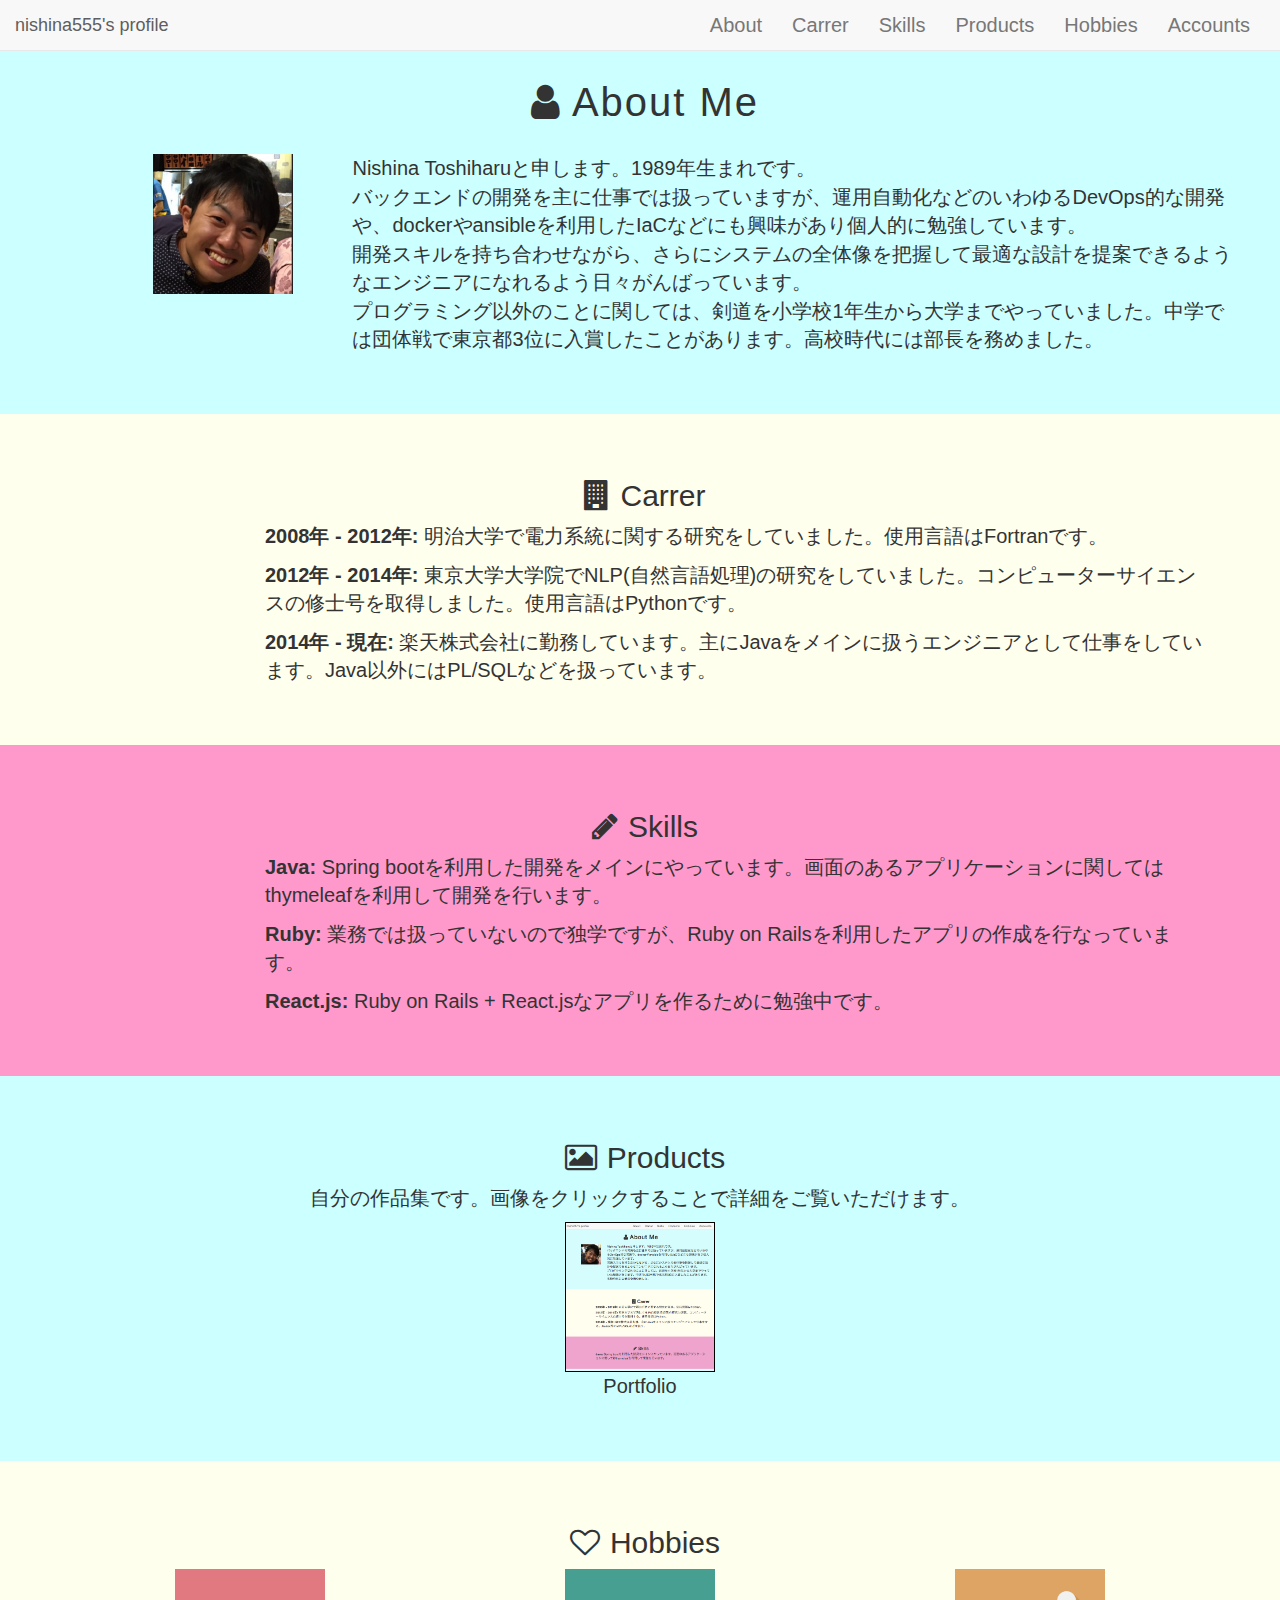
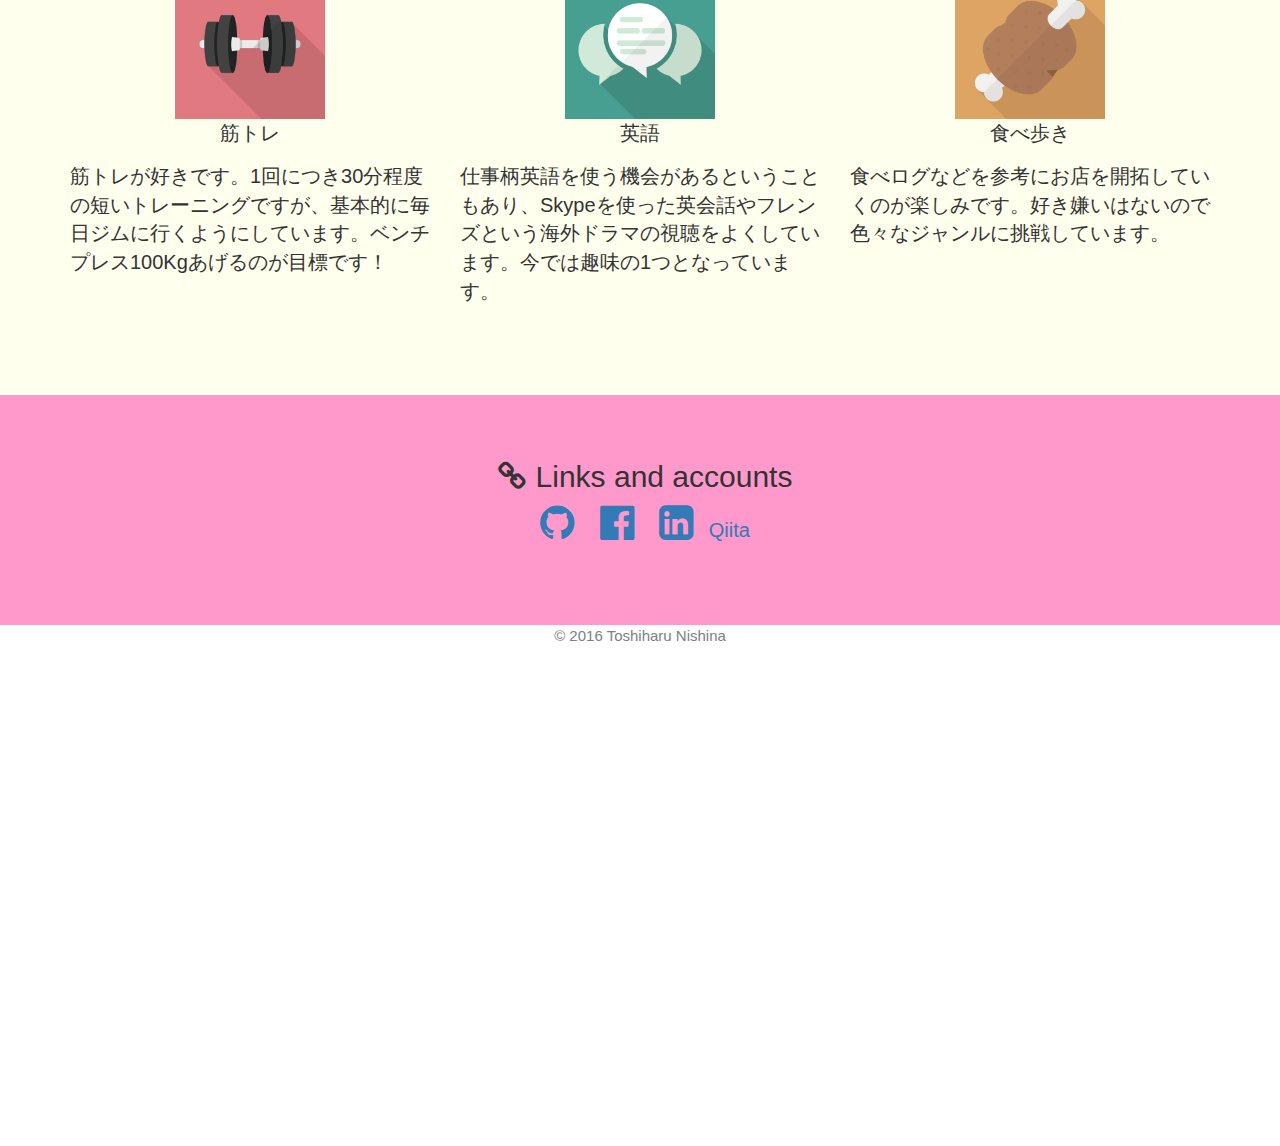
==== index.html @ 9a63ba9c "update skills and accounts" ====
<!DOCTYPE html>
<html>

<head>
  <meta charset="UTF-8" />
  <title>nishina555's profile</title>
  <link rel="stylesheet" href="https://maxcdn.bootstrapcdn.com/bootstrap/3.3.6/css/bootstrap.min.css" />
  <link rel="stylesheet" href="https://maxcdn.bootstrapcdn.com/font-awesome/4.6.1/css/font-awesome.min.css">
  <link rel="stylesheet" href="./css/style.css" />
  <script src="https://ajax.googleapis.com/ajax/libs/jquery/2.1.4/jquery.min.js"></script>
  <!-- <script type="text/javascript" src="js/jquery.SmoothScroll.js"></script> -->
  <script type="text/javascript" src="js/my.js"></script>
</head>

<body>
  <nav class="navbar navbar-default navbar-fixed-top" role="navigation">
    <div class="container-fluid">
      <div class="navbar-header">
        <button type="button" class="navbar-toggle collapsed" data-toggle="collapse" data-target=".navbar-collapse">
          <span class="sr-only">Toggle navigation</span>
          <span class="icon-bar"></span>
          <span class="icon-bar"></span>
          <span class="icon-bar"></span>
        </button>
        <a class="navbar-brand" href="#">nishina555's profile</a>
      </div>
      <div class="collapse navbar-collapse">
        <ul class="nav navbar-nav pull-right">
          <li><a href="#aboutme">About</a></li>
          <li><a href="#carrer">Carrer</a></li>
          <li><a href="#skills">Skills</a></li>
          <li><a href="#products">Products</a></li>
          <!-- <li><a href="#talks">Talks</a></li> -->
          <li><a href="#hobbies">Hobbies</a></li>
          <!-- <li><a href="#books">Books</a></li> -->
          <li><a href="#accounts">Accounts</a></li>
        </ul>
      </div>
      <!-- /.navbar-collapse -->
    </div>
  </nav>
  <section id="aboutme">
    <h2 class="heading"><i class="fa fa-user" aria-hidden="true"></i>About Me</h2>
    <div class="row">
      <div class="col col-md-offset-1 col-md-2">
        <img class="profile" src="./imgs/profile.png">
      </div>
      <div class="col col-md-9">
        <p id="aboutme-text">Nishina Toshiharuと申します。1989年生まれです。
          <br>バックエンドの開発を主に仕事では扱っていますが、運用自動化などのいわゆるDevOps的な開発や、dockerやansibleを利用したIaCなどにも興味があり個人的に勉強しています。
          <br>開発スキルを持ち合わせながら、さらにシステムの全体像を把握して最適な設計を提案できるようなエンジニアになれるよう日々がんばっています。
          <br>プログラミング以外のことに関しては、剣道を小学校1年生から大学までやっていました。中学では団体戦で東京都3位に入賞したことがあります。高校時代には部長を務めました。
      </div>
    </div>
  </section>
  <section id="carrer">
    <h2><i class="fa fa-building" aria-hidden="true"></i>Carrer</h2>
    <div class="container">
      <div class="row">
        <div class="col-md-10 col-md-offset-2 carrer-text">
          <p><strong>2008年 - 2012年:</strong> 明治大学で電力系統に関する研究をしていました。使用言語はFortranです。</p>
          <p><strong>2012年 - 2014年:</strong> 東京大学大学院でNLP(自然言語処理)の研究をしていました。コンピューターサイエンスの修士号を取得しました。使用言語はPythonです。</p>
          <p><strong>2014年 - 現在:</strong> 楽天株式会社に勤務しています。主にJavaをメインに扱うエンジニアとして仕事をしています。Java以外にはPL/SQLなどを扱っています。</p>
        </div>
      </div>
    </div>
  </section>
  <section id="skills">
    <h2><i class="fa fa-pencil" aria-hidden="true"></i>Skills</h2>
    <div class="container">
      <div class="row">
        <div class="col-md-10 col-md-offset-2 carrer-text">
          <p><strong>Java: </strong>Spring bootを利用した開発をメインにやっています。画面のあるアプリケーションに関してはthymeleafを利用して開発を行います。</p>
          <p><strong>Ruby: </strong>業務では扱っていないので独学ですが、Ruby on Railsを利用したアプリの作成を行なっています。</p>
          <p><strong>React.js: </strong>Ruby on Rails + React.jsなアプリを作るために勉強中です。</p>
        </div>
      </div>
    </div>
  </section>
  <section id="products">
    <h2><i class="fa fa-picture-o" aria-hidden="true"></i>Products</h2>
    <p>自分の作品集です。画像をクリックすることで詳細をご覧いただけます。</p>
    <div class="container">
      <div class="row">
        <div class="col col-md-offset-4 col-md-4 col-xs-12">
          <img class="product-icon" id="portfolio" src="./imgs/portfolio.png" width="150" height="150"><p>Portfolio</p>
        </div>
      </div>
    </div>
  </section>
  <section id="portfolio-detail">
    <h2>Portfolioの詳細</h2>
      <div class="product-box col col-md-offset-1">
        <p><strong>URL:</strong> <a href="https://nishina555.github.io/" target="_blank">https://nishina555.github.io/</a></p>
        <p><strong>コード:</strong> <a href="https://github.com/nishina555/nishina555.github.io" target="_blank">https://github.com/nishina555/nishina555.github.io</a></p>
        <p><strong>説明:</strong> 自分のポートフォリオです。レスポンシブデザインで作成されています。</p>
        <p><strong>使用した技術など:</strong> HTML5, CSS3, jQueryを主に利用しています。サイトの雛形はBootstrapのグリッドシステムを利用して作成しました。</p>
      </div>
  </section>
  <!-- <section id="talks">
    <h2><i class="fa fa-commenting-o" aria-hidden="true"></i>Talks</h2>
    <p></p>
  </section> -->
  <section id="hobbies">
    <h2><i class="fa fa-heart-o" aria-hidden="true"></i>Hobbies</h2>
    <div class="container">
      <div class="row hobbies-wrapper">
        <div class="col col-md-4 col-xs-12 hobbies-box">
          <img class="hobby-icon" src="./imgs/muscle.png" width="150" height="150">
          <p>筋トレ</p>
          <p class="hobby-text">筋トレが好きです。1回につき30分程度の短いトレーニングですが、基本的に毎日ジムに行くようにしています。ベンチプレス100Kgあげるのが目標です！</p>
        </div>
        <div class="col col-md-4 col-xs-12 hobbies-box">
          <img class="hobby-icon" src="./imgs/conversation.png" width="150" height="150">
          <p>英語</p>
          <p class="hobby-text">仕事柄英語を使う機会があるということもあり、Skypeを使った英会話やフレンズという海外ドラマの視聴をよくしています。今では趣味の1つとなっています。</p>
        </div>
        <div class="col col-md-4 col-xs-12 hobbies-box">
          <img class="hobby-icon" src="./imgs/food.png" width="150" height="150">
          <p>食べ歩き</p>
          <p class="hobby-text">食べログなどを参考にお店を開拓していくのが楽しみです。好き嫌いはないので色々なジャンルに挑戦しています。</p>
        </div>
      </div>
    </div><!-- /.container -->
  </section>
  <!-- <section id="books">
    <h2><i class="fa fa-book" aria-hidden="true"></i>Favorite books</h2>
    <p>はじめてのSpring Boot</p>
  </section> -->
  <section id="accounts">
    <h2><i class="fa fa-link" aria-hidden="true"></i>Links and accounts</h2>
    <a href="https://github.com/nishina555" target="_blank">
      <i class="fa fa-github fa-2x" aria-hidden="true"></i>
    </a>
    <a href="https://www.facebook.com/toshiharu.nishina" target="_blank">
      <i class="fa fa-facebook-official fa-2x" aria-hidden="true"></i>
    </a>
    <a href="https://www.linkedin.com/in/toshiharu-nishina" target="_blank">
      <i class="fa fa-linkedin-square fa-2x" aria-hidden="true"></i>
    </a>
    <a href="http://qiita.com/nishina555" target="_blank">
      Qiita
    </a>
  </section>
  <footer>© 2016 Toshiharu Nishina
    <footer>
      <script src="https://maxcdn.bootstrapcdn.com/bootstrap/3.3.6/css/bootstrap.min.css"></script>
      <script src="https://maxcdn.bootstrapcdn.com/bootstrap/3.3.6/js/bootstrap.min.js"></script>
</body>

</html>
---- css/style.css ----
body {
  font-size: 2.0rem;
  text-align: center;
  font-family: -apple-system, 'Helvetica Neue', 'Hiragino Kaku Gothic ProN', '游ゴシック Medium', 'メイリオ', meiryo, sans-serif;
  padding-top: 50px;
}
i {
  padding: 0 10px;
}

footer {
  font-size: 1.5rem;
  color: Gray;
  padding-bottom: 250px;
}

.heading {
  position: relative;
  display: inline-block;
  margin: 30px 0 15px;
  padding-bottom: 15px;
  letter-spacing: 2px;
  font-size: 4rem;
}

.carrer-text {
  text-align: left;
  /*background-color: blue;*/
}

.product-icon {
  border: 1px black solid;

}

.product-icon:hover {
  opacity: 0.5;
  cursor : pointer;
}


.product-box {
  /*text-decoration: underline;*/
  text-align: left;
}

.product-box > p{
  border-bottom: solid #ccc 1px;
  padding: 16px 8px;

}

.hobbies-wrapper {
  /*table-layout:fixed;*/
  display: flex;
  flex-wrap: wrap;
  /*margin:50px auto 0;*/
}

.hobby-text {
  /*background-color: red;*/
  padding: 5px 0 30px;
  text-align: left;
  /*padding-bottom:30px;*/
}

#aboutme {
  background-color: #CCFFFF;
  margin-top: -30px;
  padding: 30px 30px 80px;
  /*padding-topとmargin-topで相殺すれば、navがtopに固定されてても頭出しがうまくいく。
  今回は30pxで相殺している*/
}

#aboutme-text{
  /*background-color: #FF0000;*/
  position: relative;
  text-align: left;
  padding: 0 10px;
}

#carrer {
  background-color: #FFFFEE;
  margin-top: -30px;
  padding: 45px 30px 80px;
}
#skills {
  background-color: #FF99CC;
  margin-top: -30px;
  padding: 45px 30px 80px;

}
#products {
  background-color: #CCFFFF;
  margin-top: -30px;
  padding: 45px 30px 80px;
}

#portfolio-detail {
  display: none;
  background-color: #EEEEEE;
  padding: 45px 30px 80px;
}
/*#talks {
  background-color: #FFFFEE;
  margin-top: -30px;
  padding: 45px 30px 80px;
}*/

#hobbies {
  background-color: #FFFFEE;
  margin-top: -30px;
  padding: 45px 30px 80px;

}
/*#books {
  background-color: #CCFFFF;
  margin-top: -30px;
  padding: 45px 30px 80px;
}*/
#accounts {
  background-color: #FF99CC;
  margin-top: -30px;
  padding: 45px 30px 80px;
}
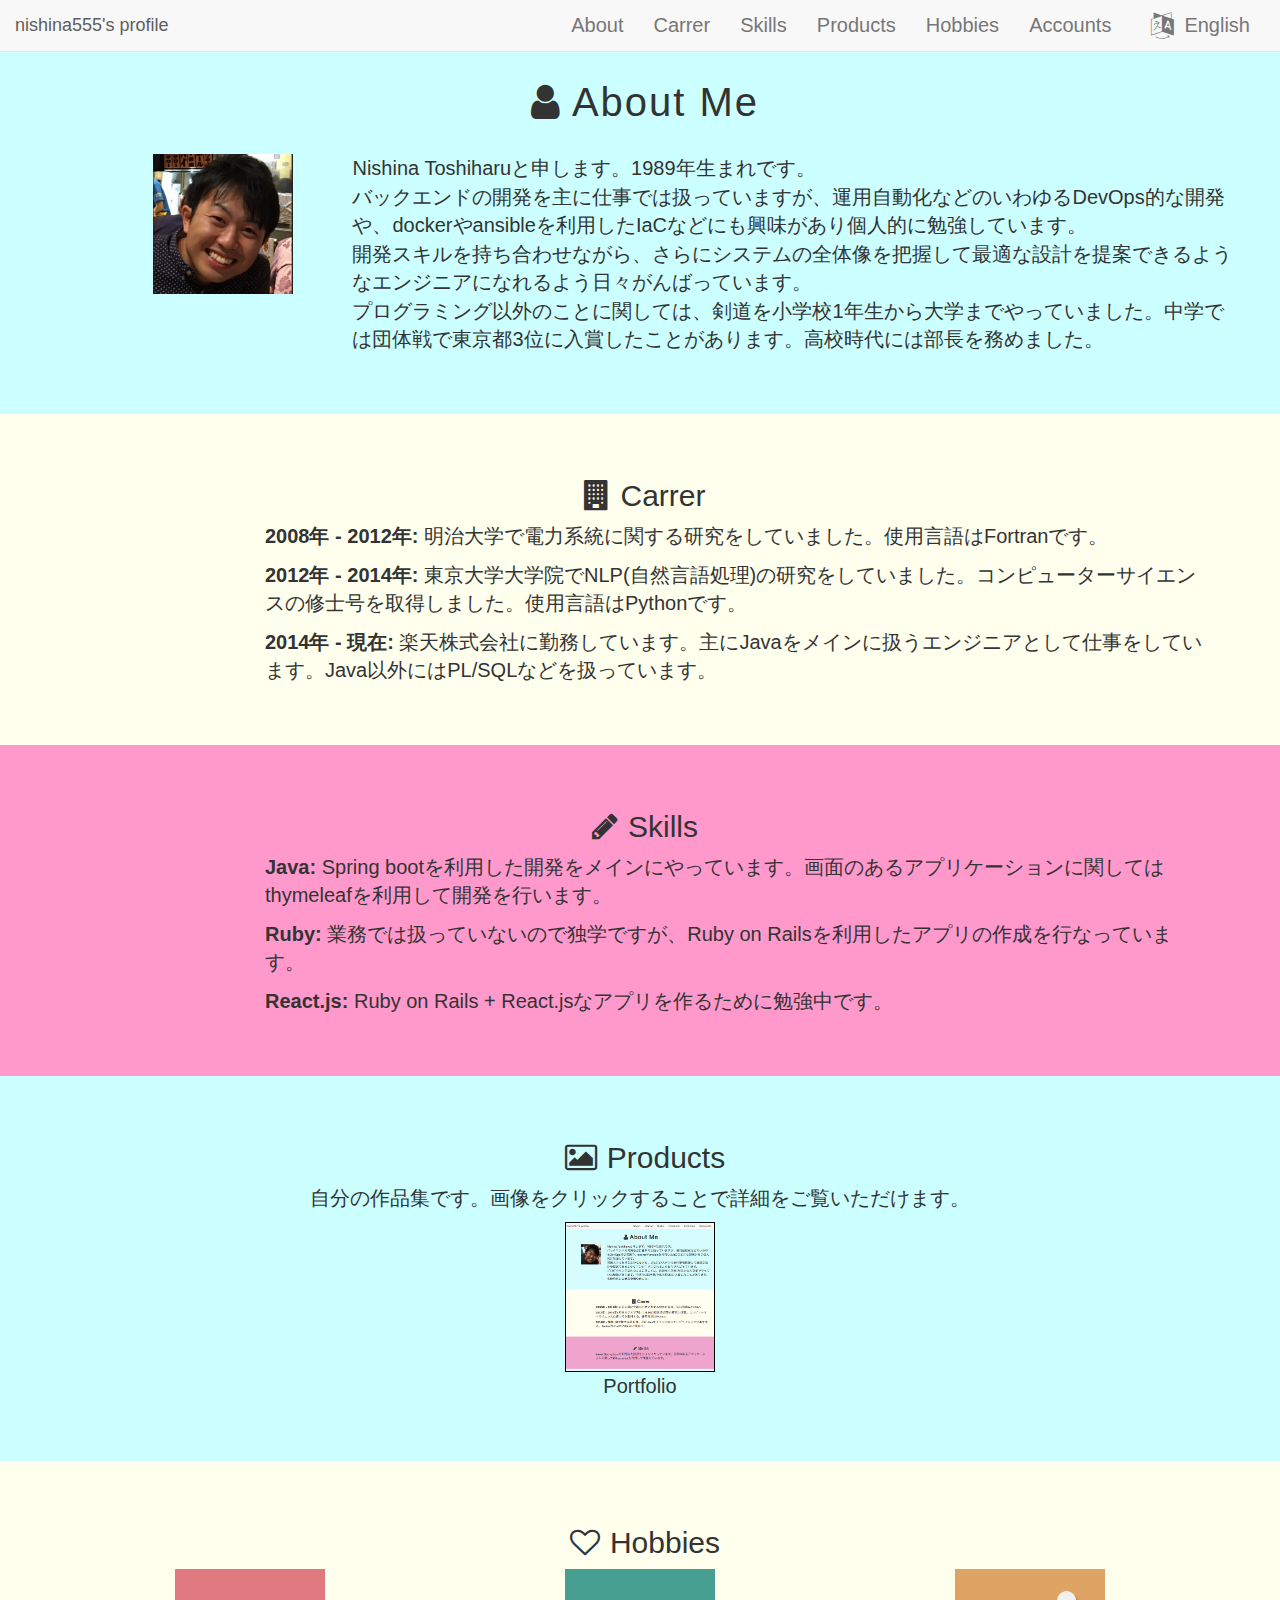
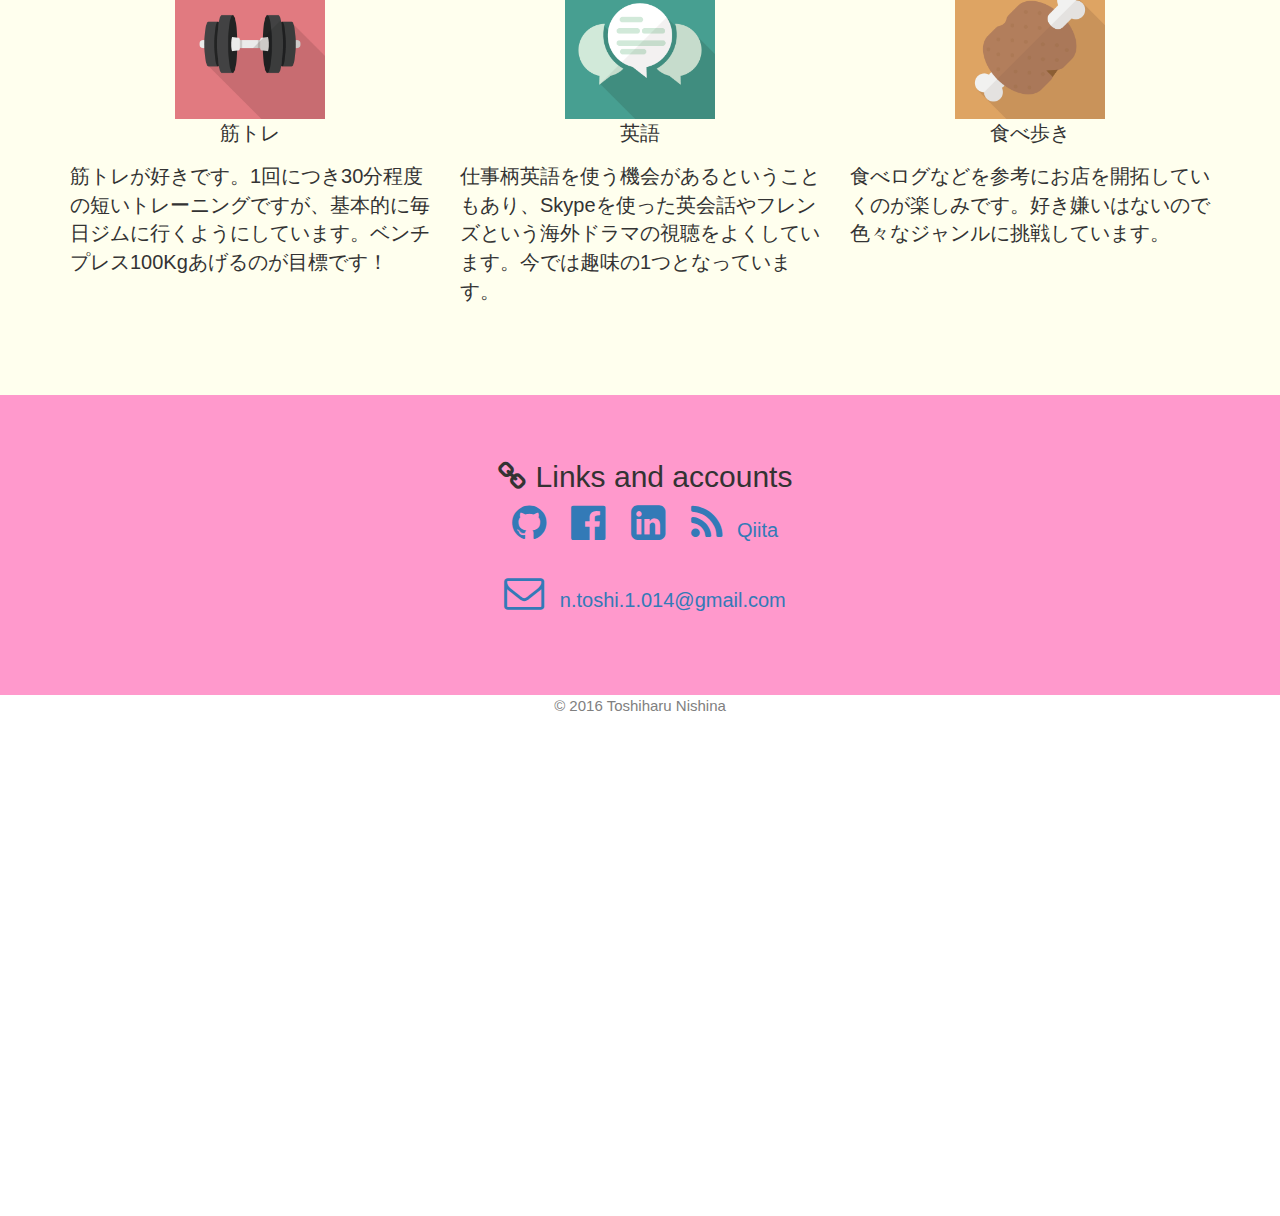
==== commit 25a62285: "update accounts add language transform" ====
--- a/index.html
+++ b/index.html
@@ -34,6 +34,11 @@
           <li><a href="#hobbies">Hobbies</a></li>
           <!-- <li><a href="#books">Books</a></li> -->
           <li><a href="#accounts">Accounts</a></li>
+          <li>
+            <a href="./index_en.html">
+              <i class="fa fa-language fa-lg" aria-hidden="true"></i>English
+            </a>
+          </li>
         </ul>
       </div>
       <!-- /.navbar-collapse -->
@@ -138,9 +143,17 @@
     <a href="https://www.linkedin.com/in/toshiharu-nishina" target="_blank">
       <i class="fa fa-linkedin-square fa-2x" aria-hidden="true"></i>
     </a>
+    <a href="http://nishina555.hatenablog.com/" target="_blank">
+      <i class="fa fa-rss fa-2x" aria-hidden="true"></i>
+    </a>
     <a href="http://qiita.com/nishina555" target="_blank">
       Qiita
     </a>
+    <br><br>
+    <a>
+      <i class="fa fa-envelope-o fa-2x" aria-hidden="true"></i>
+    &#110;&#46;&#116;&#111;&#115;&#104;&#105;&#46;&#49;&#46;&#48;&#49;&#52;&#64;&#103;&#109;&#97;&#105;&#108;&#46;&#99;&#111;&#109;
+  </a>
   </section>
   <footer>© 2016 Toshiharu Nishina
     <footer>
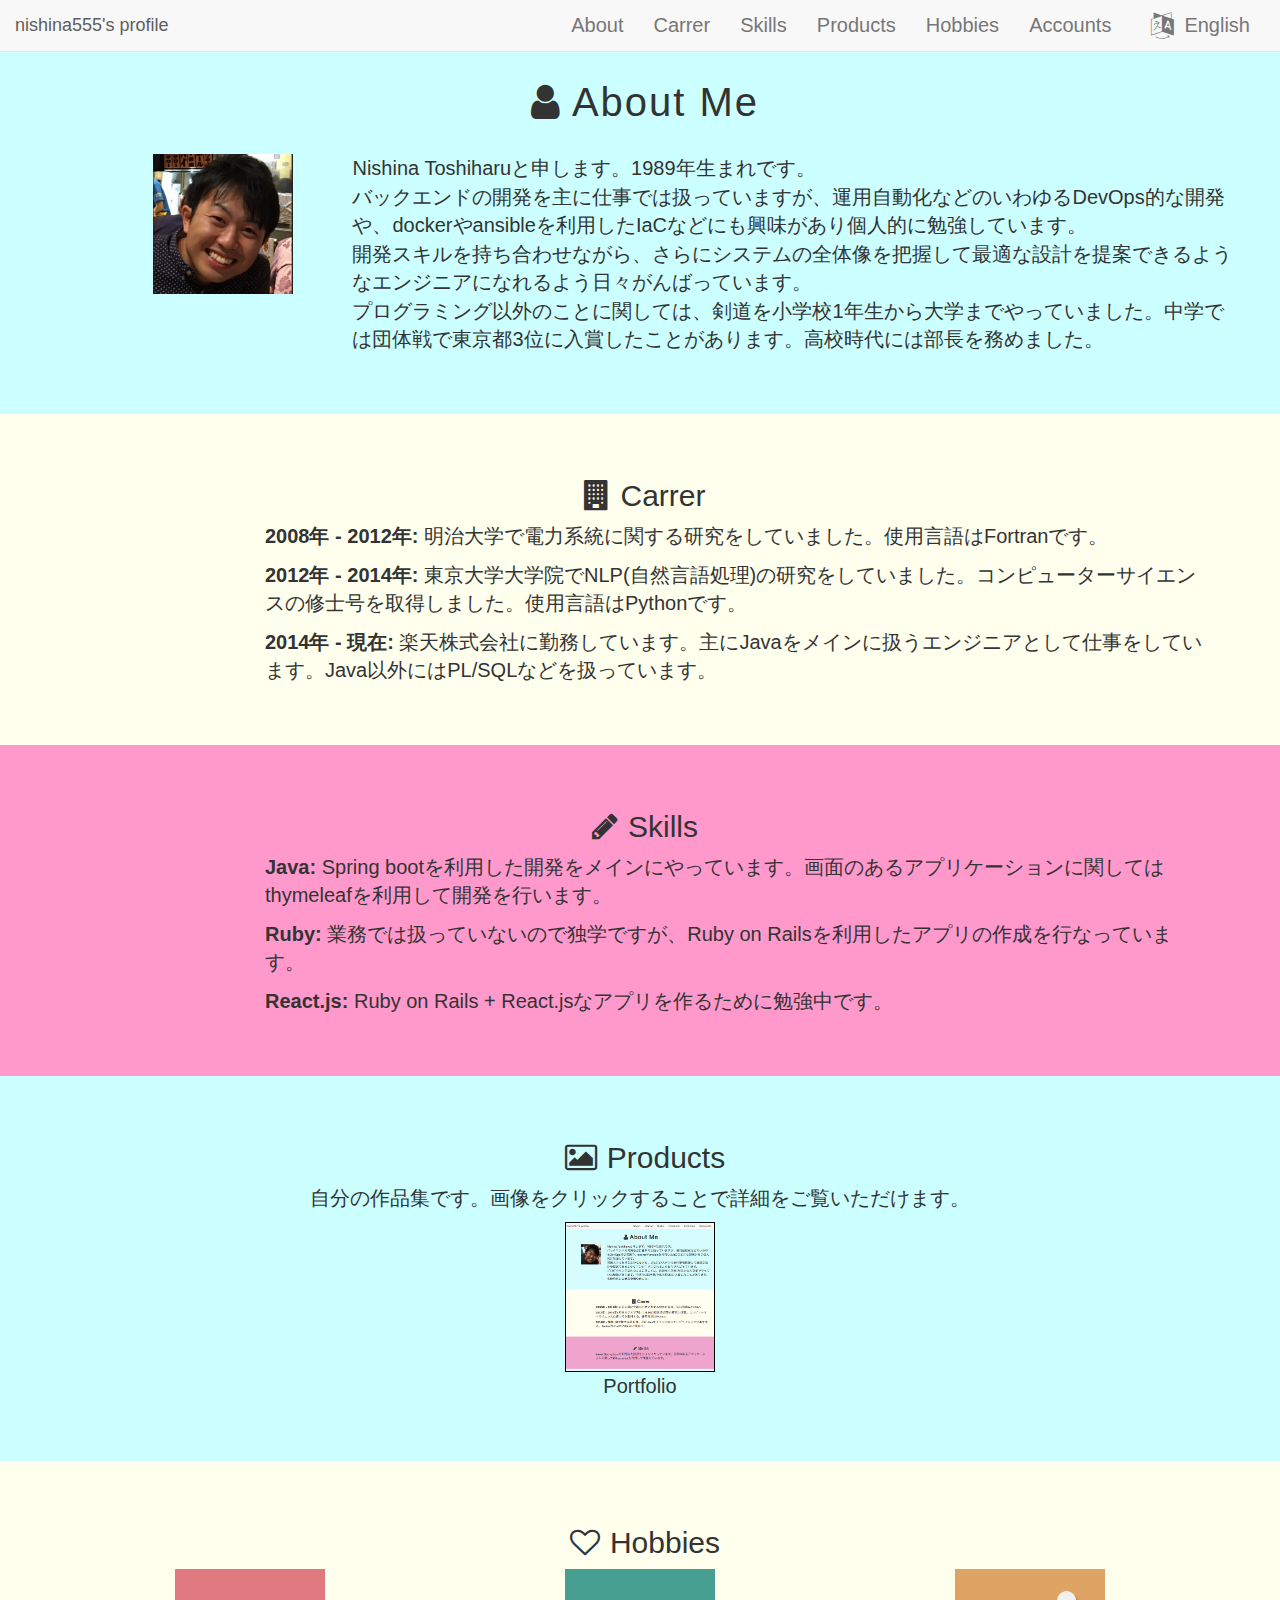
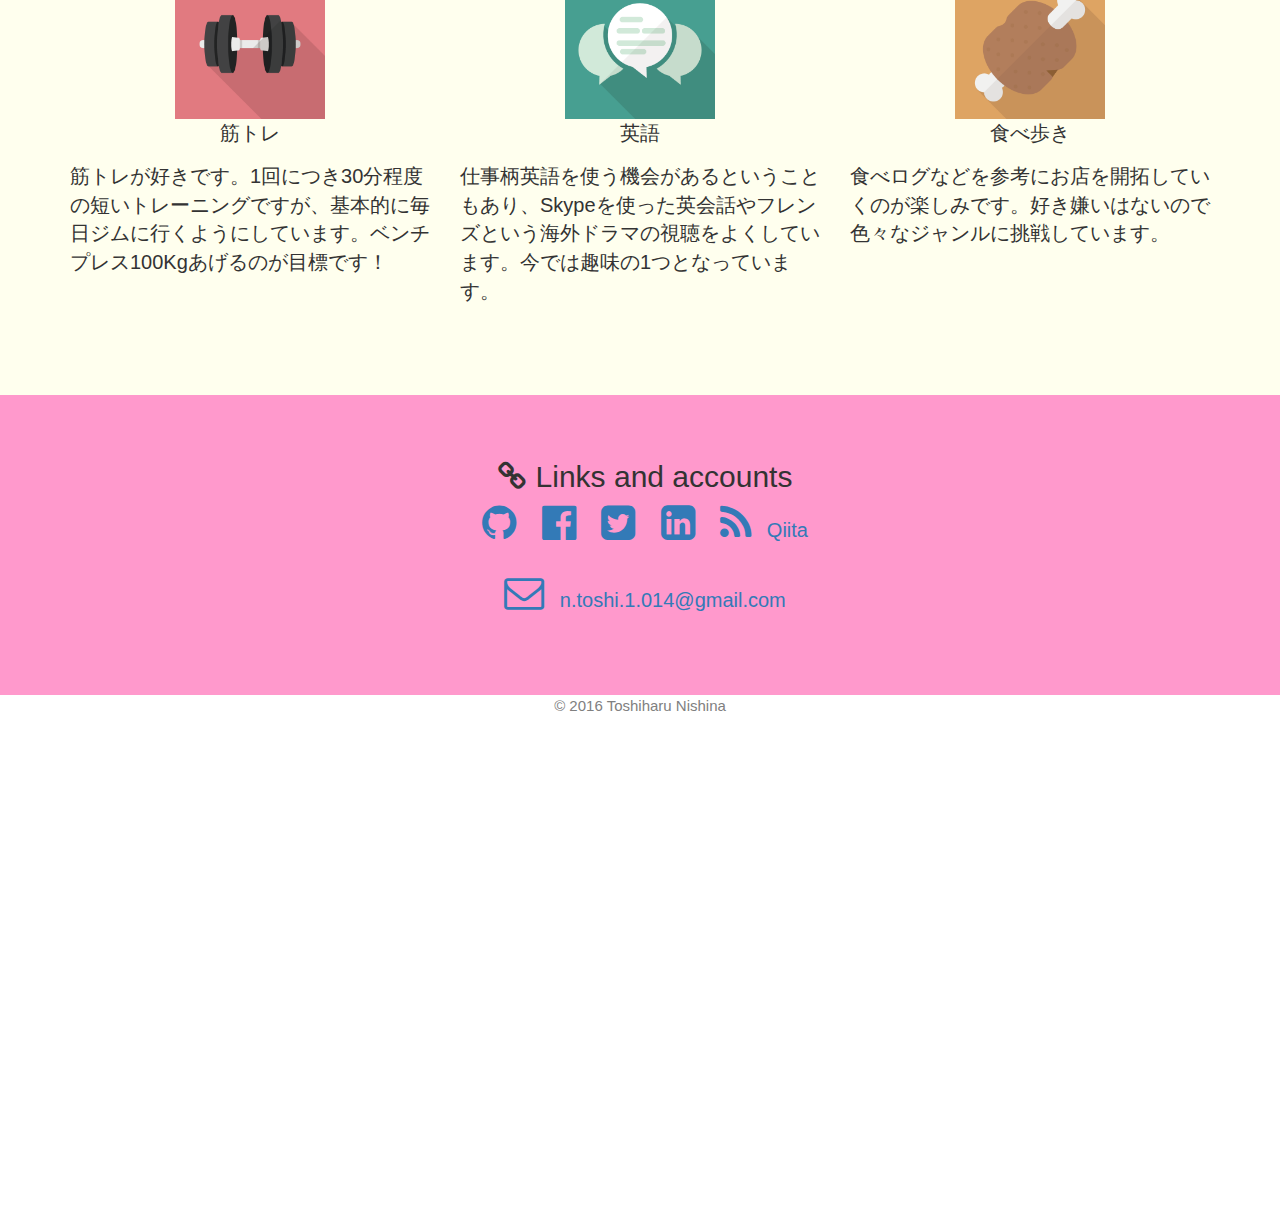
==== commit d174e043: "add English page" ====
--- a/index.html
+++ b/index.html
@@ -140,6 +140,9 @@
     <a href="https://www.facebook.com/toshiharu.nishina" target="_blank">
       <i class="fa fa-facebook-official fa-2x" aria-hidden="true"></i>
     </a>
+    <a href="https://twitter.com/nishina555" target="_blank">
+      <i class="fa fa-twitter-square fa-2x" aria-hidden="true"></i>
+    </a>
     <a href="https://www.linkedin.com/in/toshiharu-nishina" target="_blank">
       <i class="fa fa-linkedin-square fa-2x" aria-hidden="true"></i>
     </a>
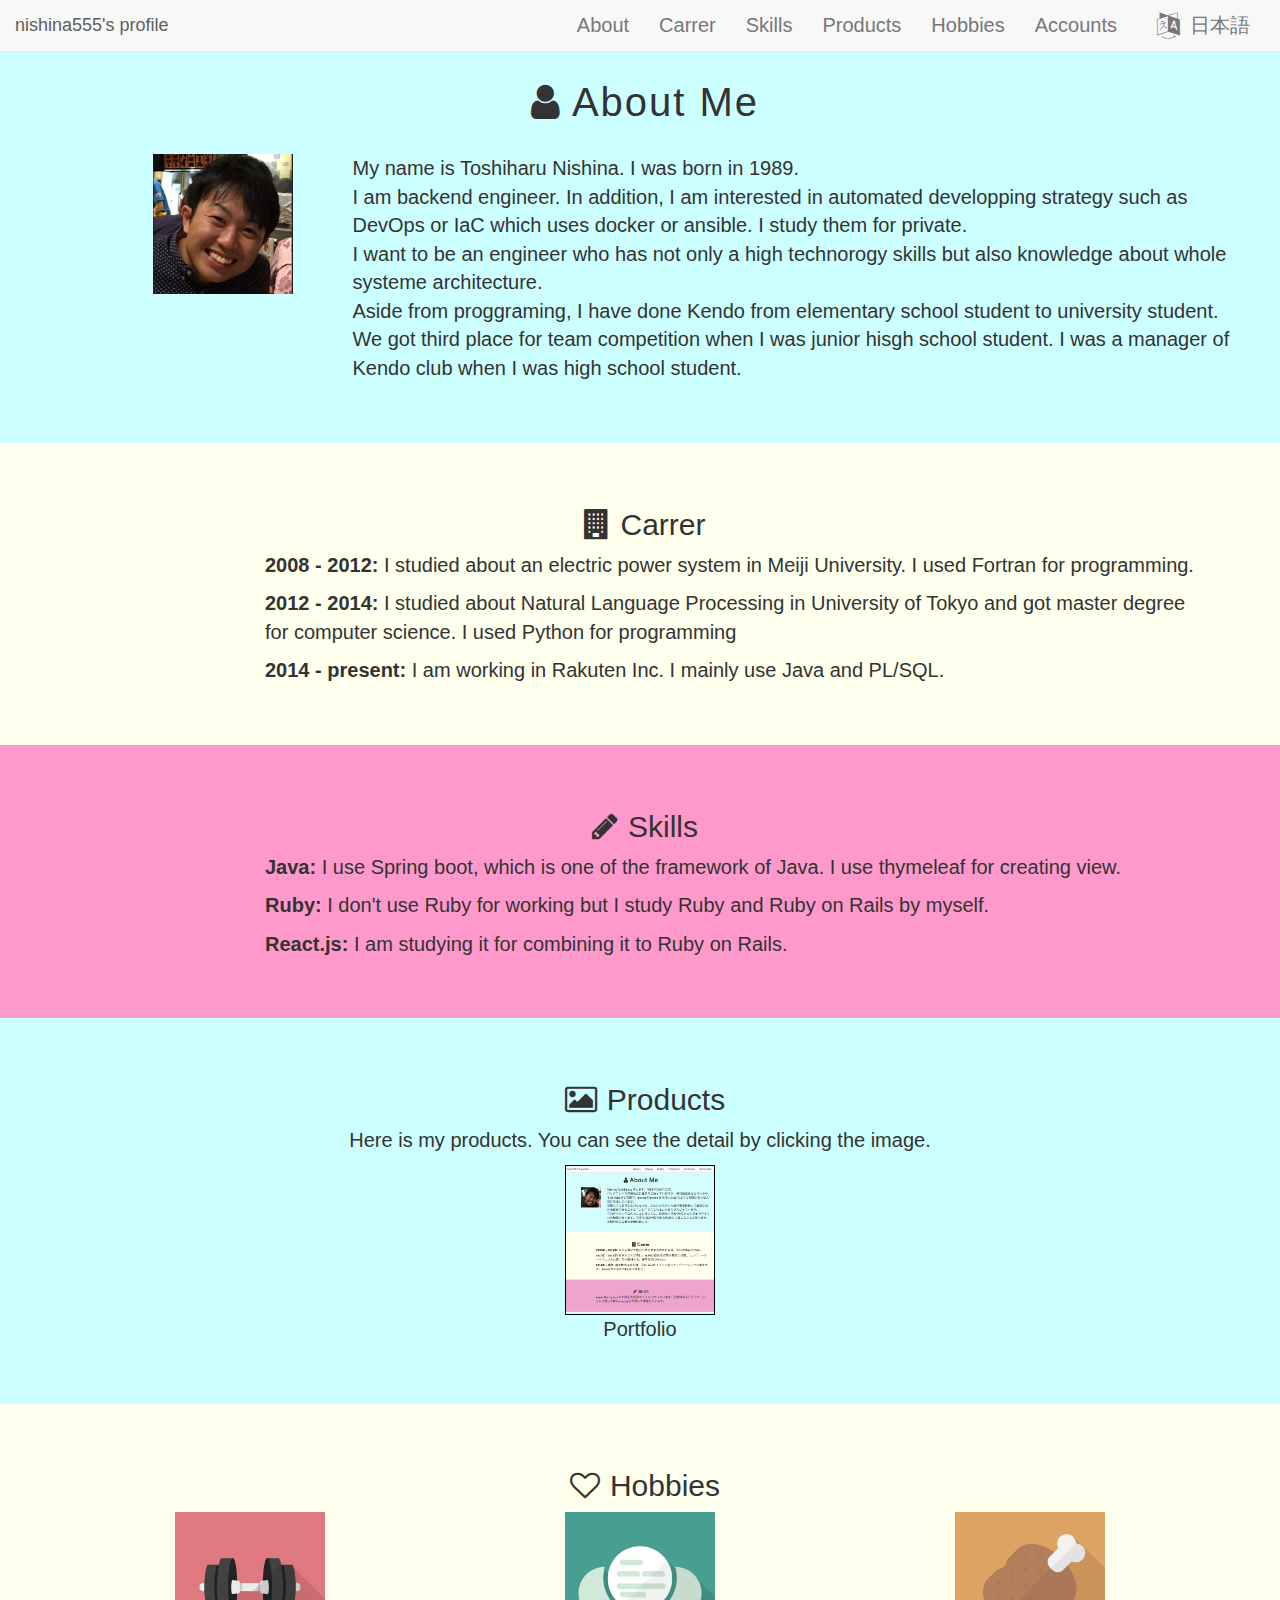
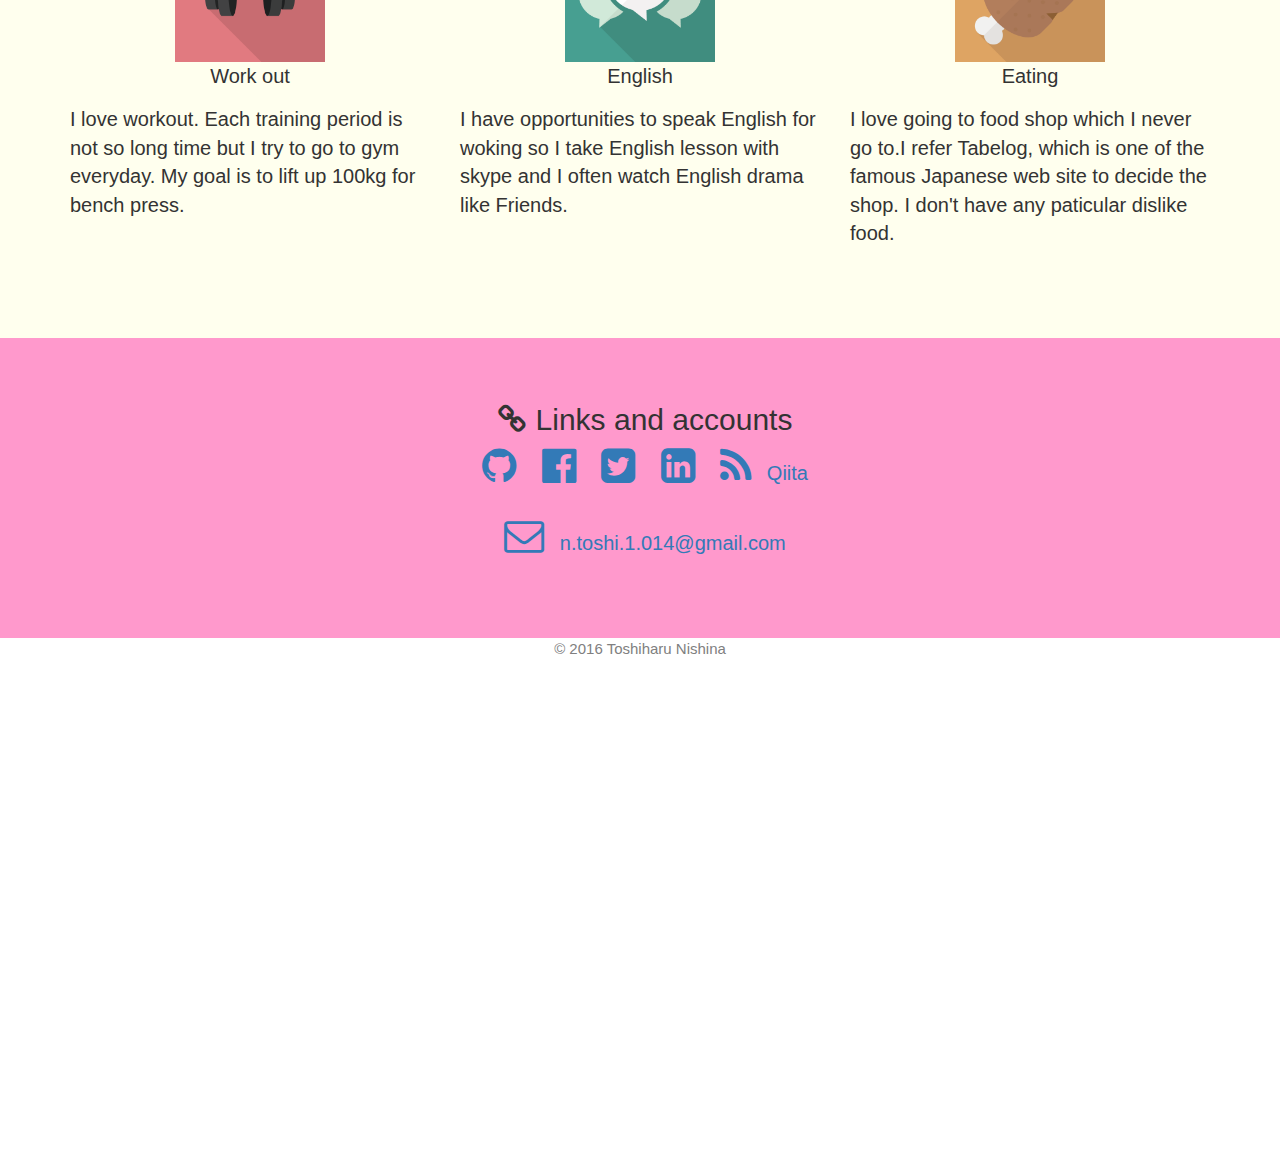
==== commit ff0fca0e: "Update englishnization" ====
--- a/index.html
+++ b/index.html
@@ -35,8 +35,8 @@
           <!-- <li><a href="#books">Books</a></li> -->
           <li><a href="#accounts">Accounts</a></li>
           <li>
-            <a href="./index_en.html">
-              <i class="fa fa-language fa-lg" aria-hidden="true"></i>English
+            <a href="./index_ja.html">
+              <i class="fa fa-language fa-lg" aria-hidden="true"></i>日本語
             </a>
           </li>
         </ul>
@@ -51,10 +51,10 @@
         <img class="profile" src="./imgs/profile.png">
       </div>
       <div class="col col-md-9">
-        <p id="aboutme-text">Nishina Toshiharuと申します。1989年生まれです。
-          <br>バックエンドの開発を主に仕事では扱っていますが、運用自動化などのいわゆるDevOps的な開発や、dockerやansibleを利用したIaCなどにも興味があり個人的に勉強しています。
-          <br>開発スキルを持ち合わせながら、さらにシステムの全体像を把握して最適な設計を提案できるようなエンジニアになれるよう日々がんばっています。
-          <br>プログラミング以外のことに関しては、剣道を小学校1年生から大学までやっていました。中学では団体戦で東京都3位に入賞したことがあります。高校時代には部長を務めました。
+        <p id="aboutme-text">My name is Toshiharu Nishina. I was born in 1989.
+          <br>I am backend engineer. In addition, I am interested in automated developping strategy such as DevOps or IaC which uses docker or ansible. I study them for private.
+          <br>I want to be an engineer who has not only a high technorogy skills but also knowledge about whole systeme architecture.
+          <br>Aside from proggraming, I have done Kendo from elementary school student to university student. We got third place for team competition when I was junior hisgh school student. I was a manager of Kendo club when I was high school student.
       </div>
     </div>
   </section>
@@ -63,9 +63,9 @@
     <div class="container">
       <div class="row">
         <div class="col-md-10 col-md-offset-2 carrer-text">
-          <p><strong>2008年 - 2012年:</strong> 明治大学で電力系統に関する研究をしていました。使用言語はFortranです。</p>
-          <p><strong>2012年 - 2014年:</strong> 東京大学大学院でNLP(自然言語処理)の研究をしていました。コンピューターサイエンスの修士号を取得しました。使用言語はPythonです。</p>
-          <p><strong>2014年 - 現在:</strong> 楽天株式会社に勤務しています。主にJavaをメインに扱うエンジニアとして仕事をしています。Java以外にはPL/SQLなどを扱っています。</p>
+          <p><strong>2008 - 2012:</strong> I studied about an electric power system in Meiji University. I used Fortran for programming. </p>
+          <p><strong>2012 - 2014:</strong> I studied about Natural Language Processing in University of Tokyo and got master degree for computer science. I used Python for programming</p>
+          <p><strong>2014 - present:</strong> I am working in Rakuten Inc. I mainly use Java and PL/SQL.</p>
         </div>
       </div>
     </div>
@@ -75,16 +75,16 @@
     <div class="container">
       <div class="row">
         <div class="col-md-10 col-md-offset-2 carrer-text">
-          <p><strong>Java: </strong>Spring bootを利用した開発をメインにやっています。画面のあるアプリケーションに関してはthymeleafを利用して開発を行います。</p>
-          <p><strong>Ruby: </strong>業務では扱っていないので独学ですが、Ruby on Railsを利用したアプリの作成を行なっています。</p>
-          <p><strong>React.js: </strong>Ruby on Rails + React.jsなアプリを作るために勉強中です。</p>
+          <p><strong>Java: </strong>I use Spring boot, which is one of the framework of Java. I use thymeleaf for creating view.</p>
+          <p><strong>Ruby: </strong>I don't use Ruby for working but I study Ruby and Ruby on Rails by myself.</p>
+          <p><strong>React.js: </strong>I am studying it for combining it to Ruby on Rails.</p>
         </div>
       </div>
     </div>
   </section>
   <section id="products">
     <h2><i class="fa fa-picture-o" aria-hidden="true"></i>Products</h2>
-    <p>自分の作品集です。画像をクリックすることで詳細をご覧いただけます。</p>
+    <p>Here  is my products. You can see the detail by clicking the image.</p>
     <div class="container">
       <div class="row">
         <div class="col col-md-offset-4 col-md-4 col-xs-12">
@@ -94,12 +94,12 @@
     </div>
   </section>
   <section id="portfolio-detail">
-    <h2>Portfolioの詳細</h2>
+    <h2>The detail of portfolio</h2>
       <div class="product-box col col-md-offset-1">
         <p><strong>URL:</strong> <a href="https://nishina555.github.io/" target="_blank">https://nishina555.github.io/</a></p>
-        <p><strong>コード:</strong> <a href="https://github.com/nishina555/nishina555.github.io" target="_blank">https://github.com/nishina555/nishina555.github.io</a></p>
-        <p><strong>説明:</strong> 自分のポートフォリオです。レスポンシブデザインで作成されています。</p>
-        <p><strong>使用した技術など:</strong> HTML5, CSS3, jQueryを主に利用しています。サイトの雛形はBootstrapのグリッドシステムを利用して作成しました。</p>
+        <p><strong>Code:</strong> <a href="https://github.com/nishina555/nishina555.github.io" target="_blank">https://github.com/nishina555/nishina555.github.io</a></p>
+        <p><strong>Description:</strong>This is my portfolio. I utilize responsive design.</p>
+        <p><strong>Utilization technology :</strong>I use mainly HTML5, CSS3 and jQuery. I use glid system of Bootstrap for creating design of the page.</p>
       </div>
   </section>
   <!-- <section id="talks">
@@ -112,18 +112,18 @@
       <div class="row hobbies-wrapper">
         <div class="col col-md-4 col-xs-12 hobbies-box">
           <img class="hobby-icon" src="./imgs/muscle.png" width="150" height="150">
-          <p>筋トレ</p>
-          <p class="hobby-text">筋トレが好きです。1回につき30分程度の短いトレーニングですが、基本的に毎日ジムに行くようにしています。ベンチプレス100Kgあげるのが目標です！</p>
+          <p>Work out</p>
+          <p class="hobby-text">I love workout. Each training period is not so long time but I try to go to gym everyday. My goal is to lift up 100kg for bench press.</p>
         </div>
         <div class="col col-md-4 col-xs-12 hobbies-box">
           <img class="hobby-icon" src="./imgs/conversation.png" width="150" height="150">
-          <p>英語</p>
-          <p class="hobby-text">仕事柄英語を使う機会があるということもあり、Skypeを使った英会話やフレンズという海外ドラマの視聴をよくしています。今では趣味の1つとなっています。</p>
+          <p>English</p>
+          <p class="hobby-text">I have opportunities to speak English for woking so I take English lesson with skype and I often watch English drama like Friends.</p>
         </div>
         <div class="col col-md-4 col-xs-12 hobbies-box">
           <img class="hobby-icon" src="./imgs/food.png" width="150" height="150">
-          <p>食べ歩き</p>
-          <p class="hobby-text">食べログなどを参考にお店を開拓していくのが楽しみです。好き嫌いはないので色々なジャンルに挑戦しています。</p>
+          <p>Eating</p>
+          <p class="hobby-text">I love going to food shop which I never go to.I refer Tabelog, which is one of the famous Japanese web site to decide the shop. I don't have any paticular dislike food.</p>
         </div>
       </div>
     </div><!-- /.container -->
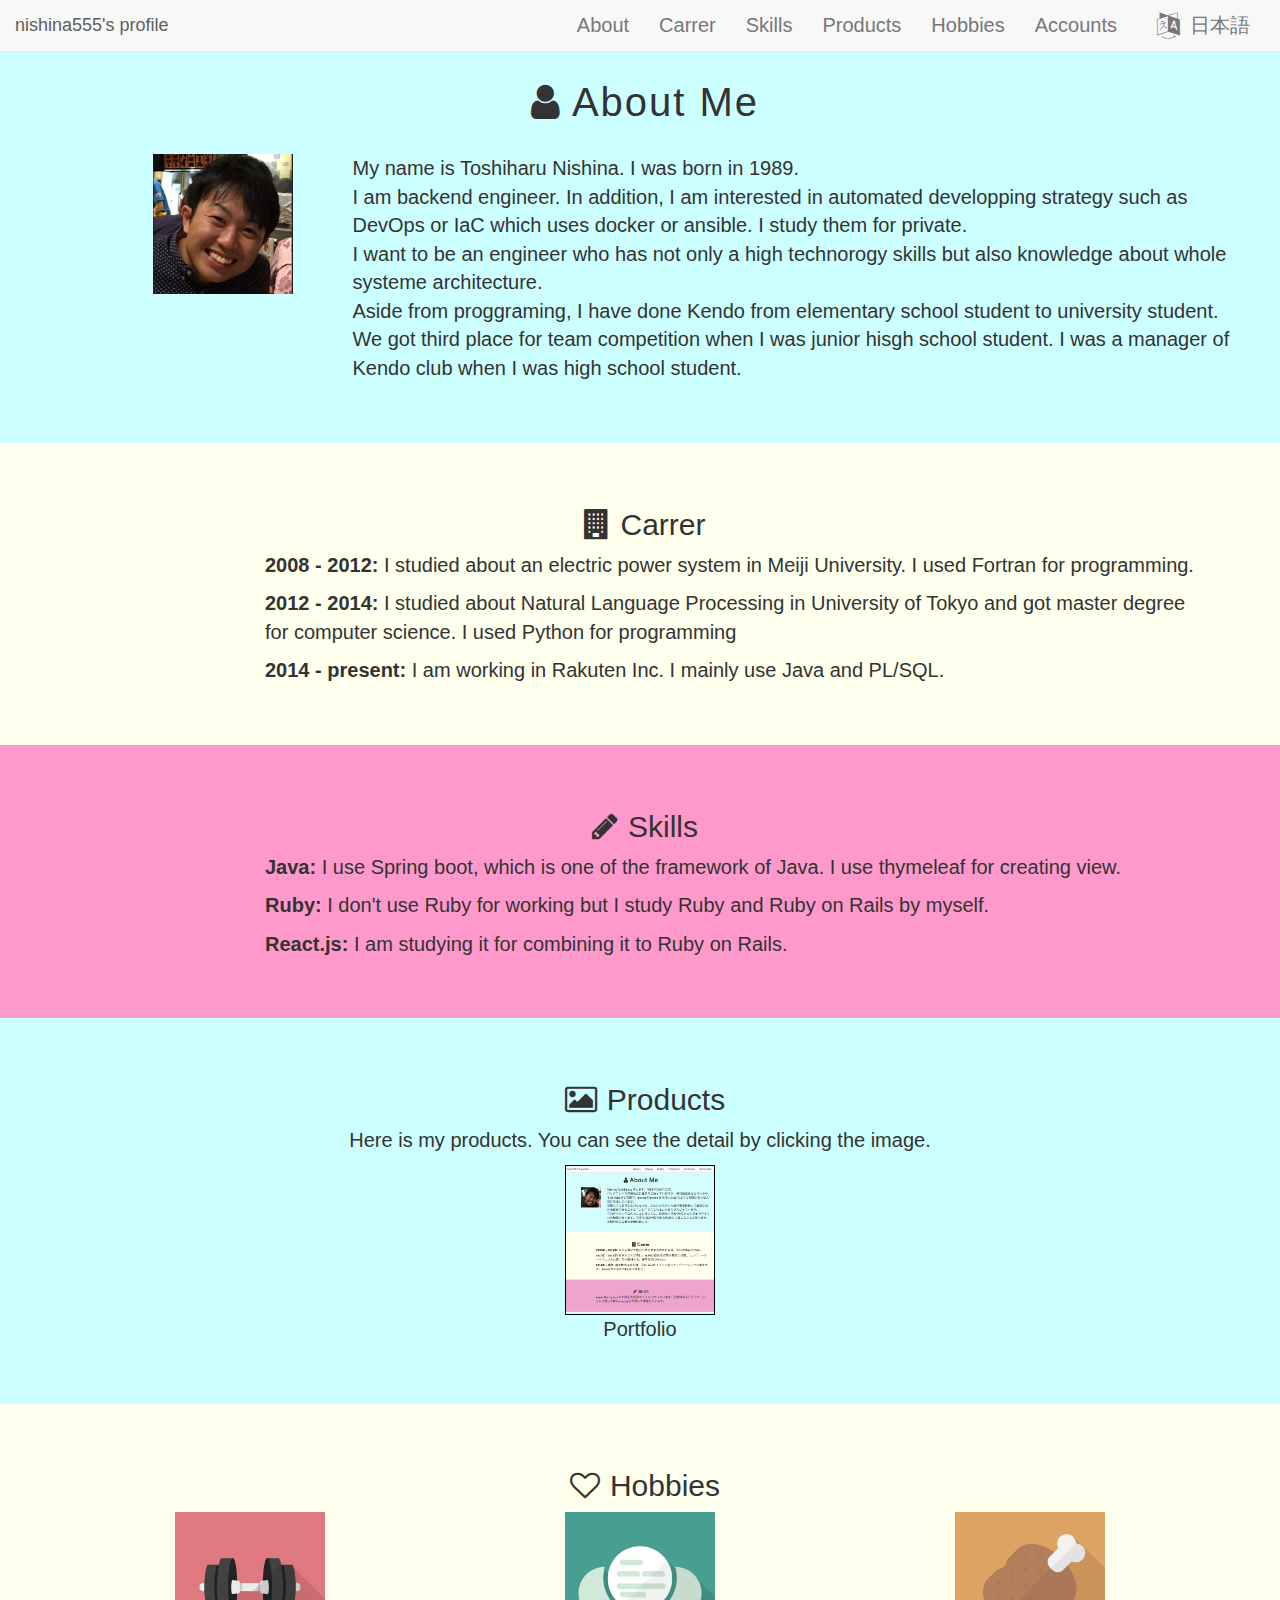
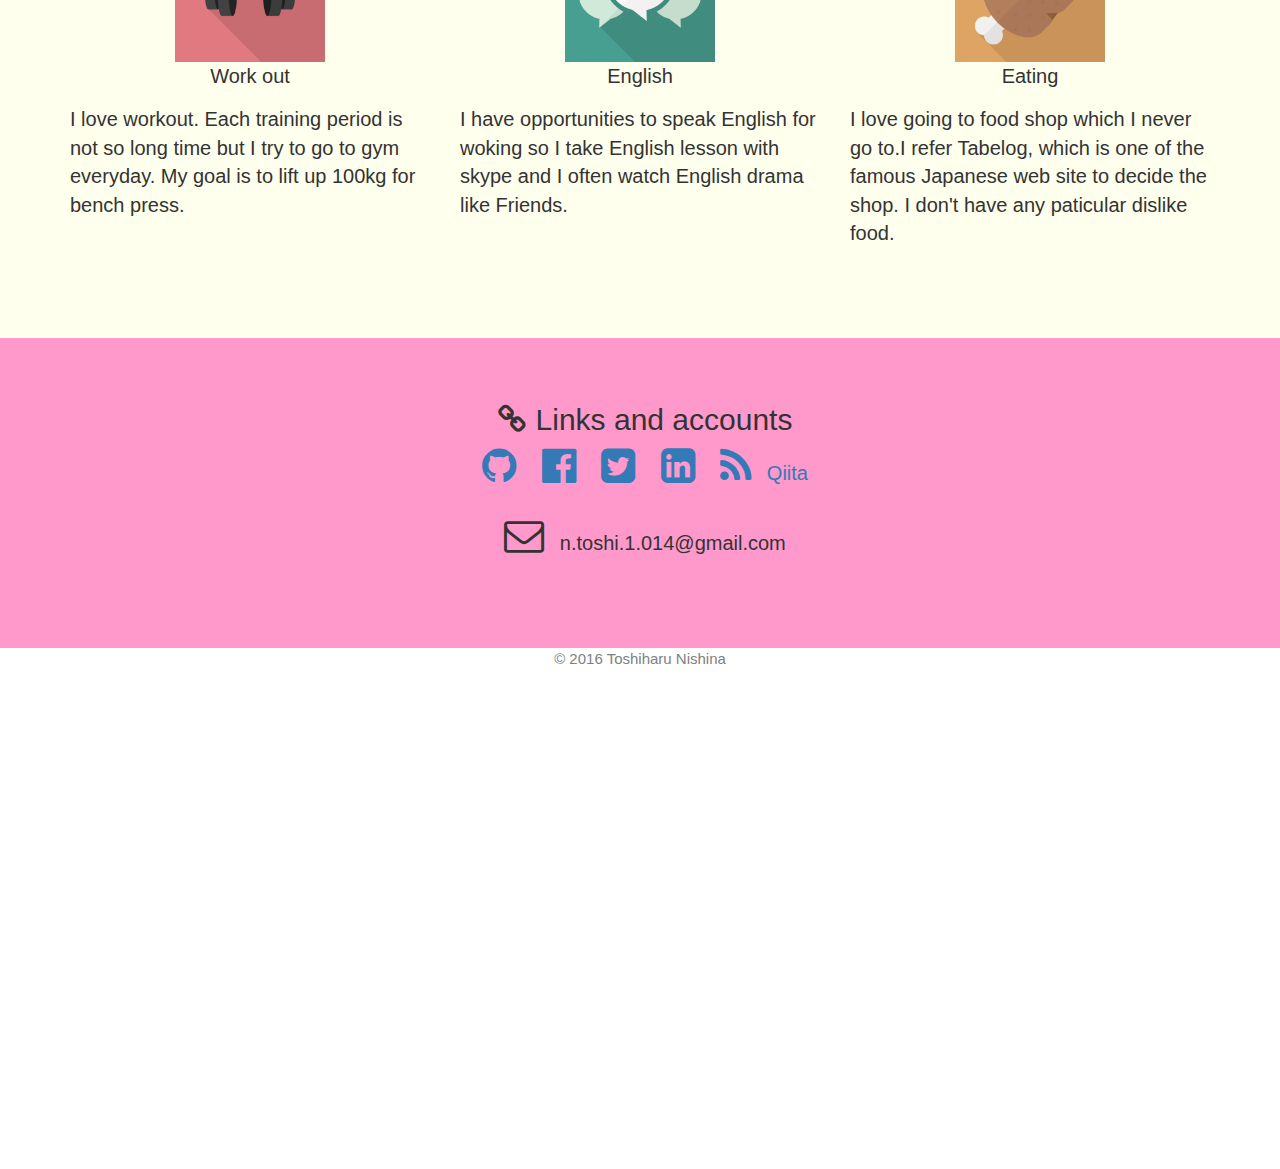
==== commit e2d6b881: "Fix mail address link" ====
--- a/index.html
+++ b/index.html
@@ -153,10 +153,10 @@
       Qiita
     </a>
     <br><br>
-    <a>
+    <p>
       <i class="fa fa-envelope-o fa-2x" aria-hidden="true"></i>
     &#110;&#46;&#116;&#111;&#115;&#104;&#105;&#46;&#49;&#46;&#48;&#49;&#52;&#64;&#103;&#109;&#97;&#105;&#108;&#46;&#99;&#111;&#109;
-  </a>
+  </p>
   </section>
   <footer>© 2016 Toshiharu Nishina
     <footer>
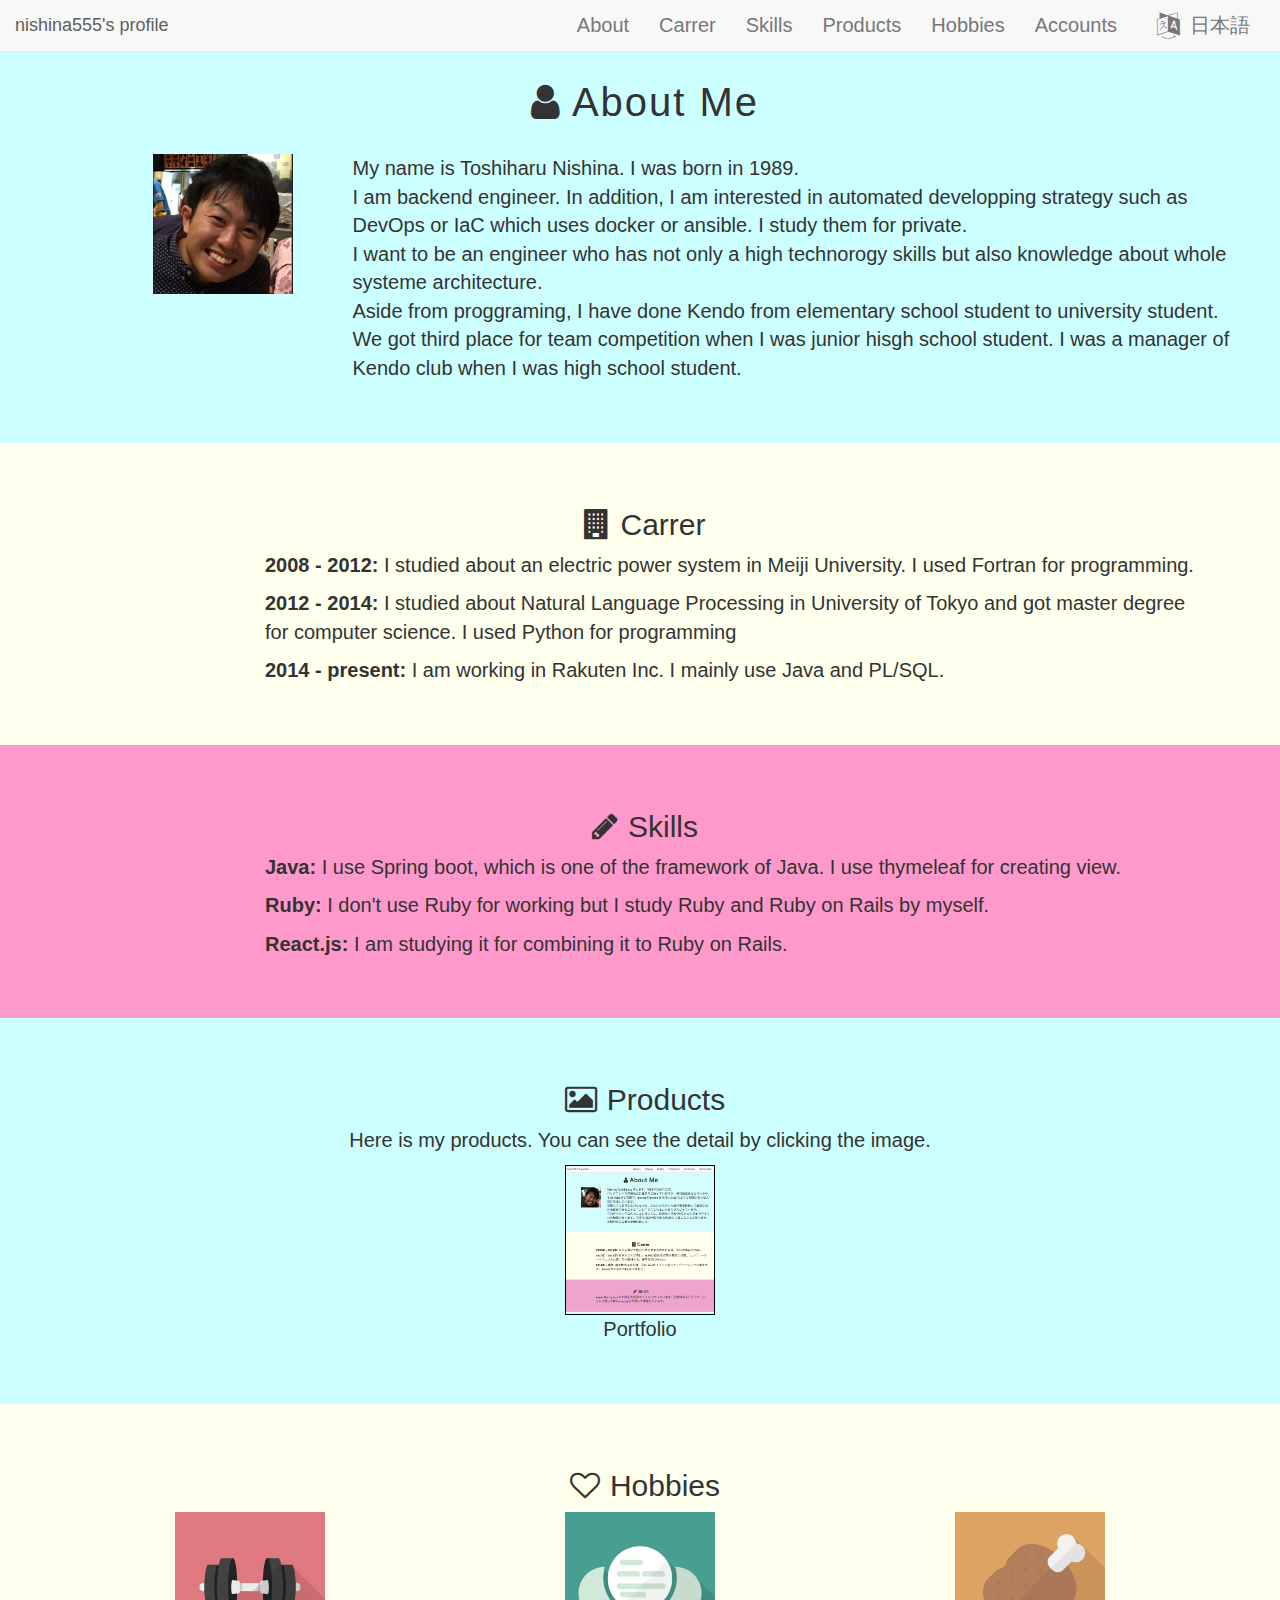
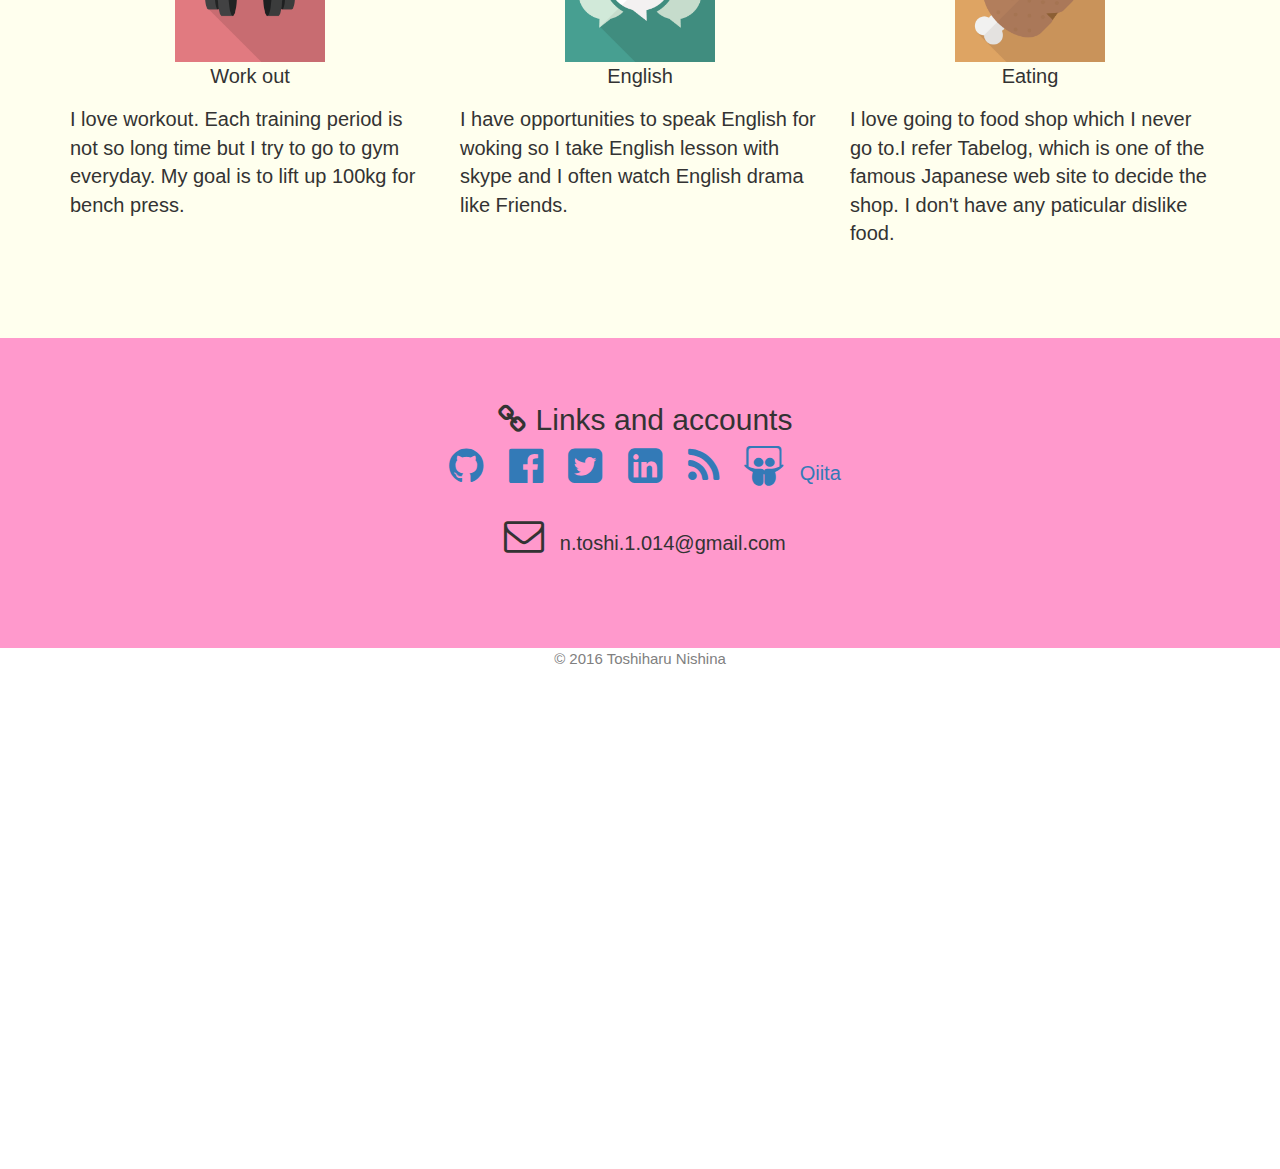
==== commit 9e7d5a0f: "Add link of speacker deck" ====
--- a/index.html
+++ b/index.html
@@ -149,6 +149,9 @@
     <a href="http://nishina555.hatenablog.com/" target="_blank">
       <i class="fa fa-rss fa-2x" aria-hidden="true"></i>
     </a>
+    <a href="https://speakerdeck.com/nishina555" target="_blank">
+      <i class="fa fa-slideshare fa-2x" aria-hidden="true"></i>
+    </a>
     <a href="http://qiita.com/nishina555" target="_blank">
       Qiita
     </a>
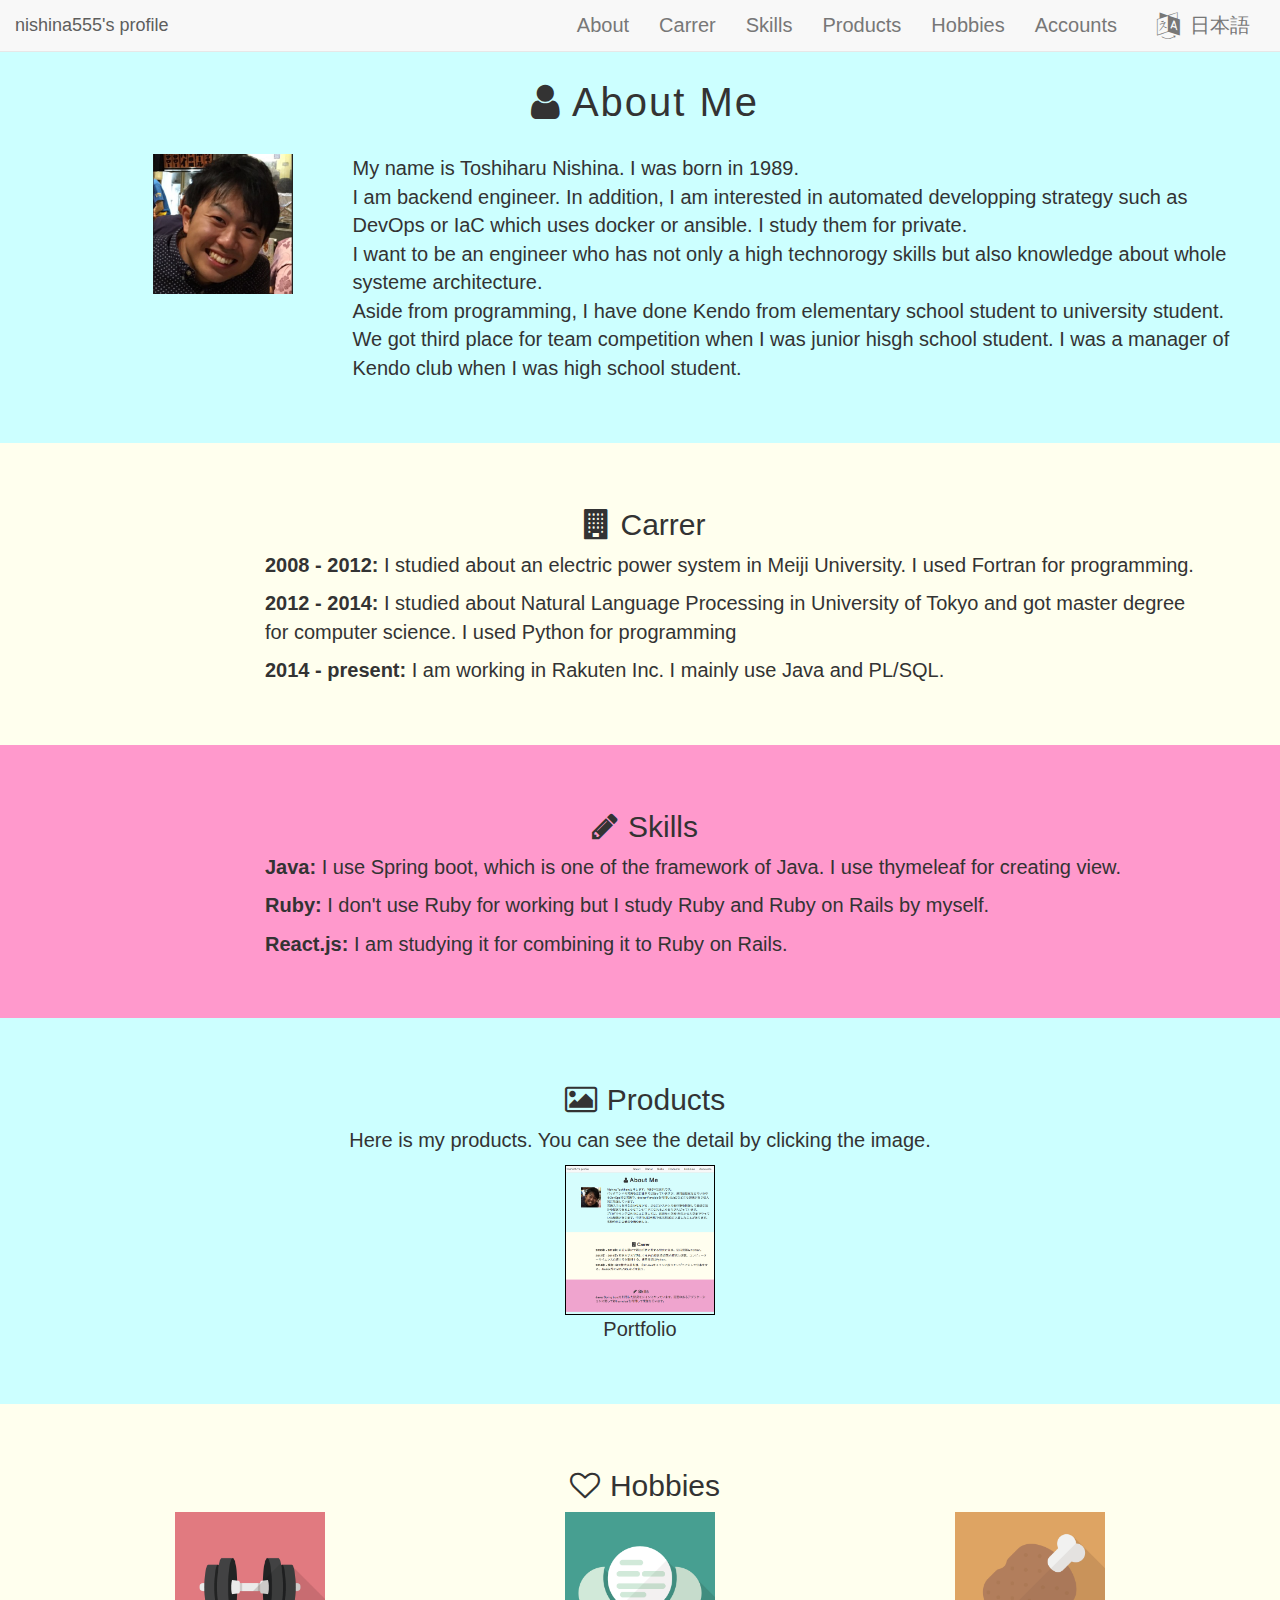
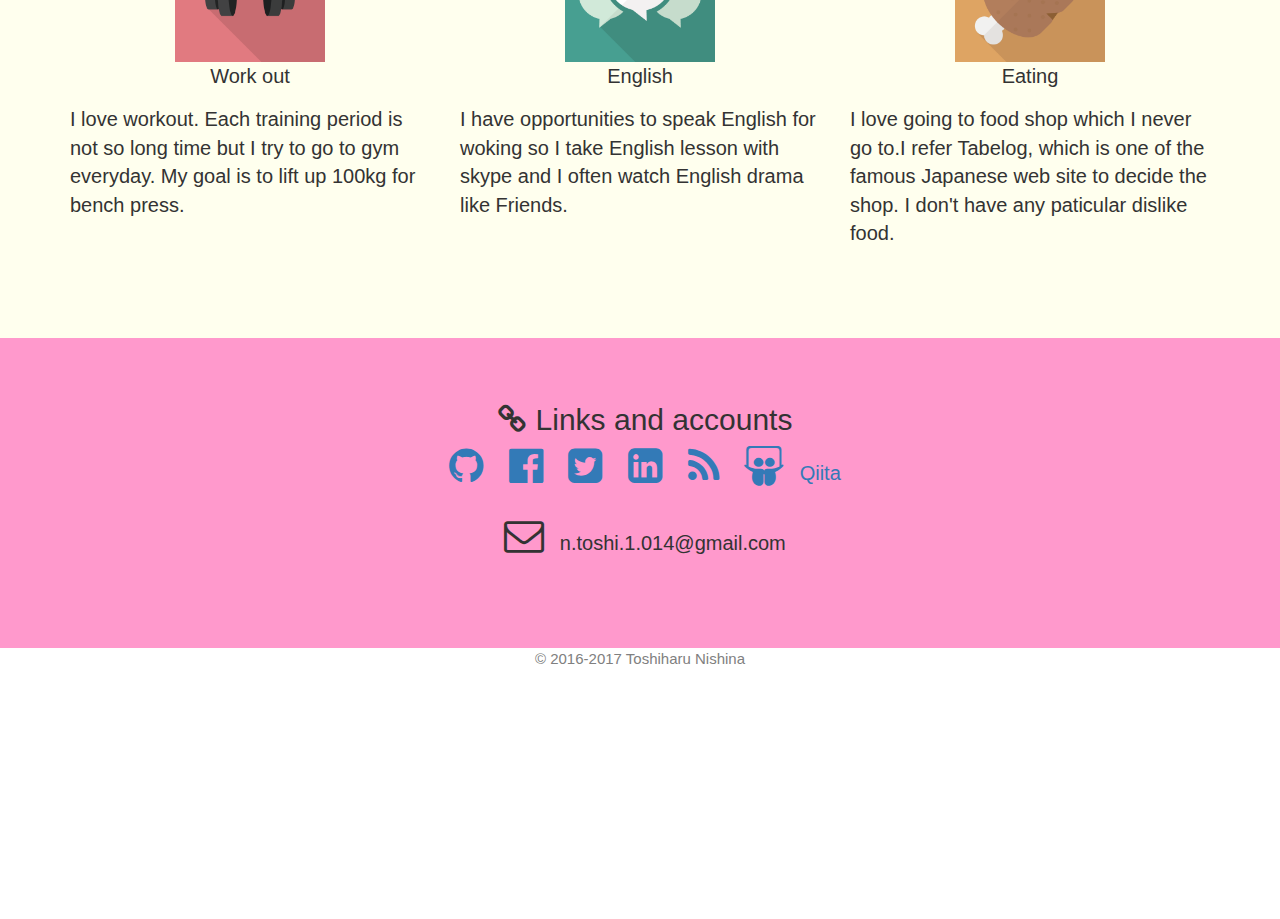
==== commit 55963c5f: ":bug: Fix syntax error" ====
--- a/index.html
+++ b/index.html
@@ -54,7 +54,8 @@
         <p id="aboutme-text">My name is Toshiharu Nishina. I was born in 1989.
           <br>I am backend engineer. In addition, I am interested in automated developping strategy such as DevOps or IaC which uses docker or ansible. I study them for private.
           <br>I want to be an engineer who has not only a high technorogy skills but also knowledge about whole systeme architecture.
-          <br>Aside from proggraming, I have done Kendo from elementary school student to university student. We got third place for team competition when I was junior hisgh school student. I was a manager of Kendo club when I was high school student.
+          <br>Aside from programming, I have done Kendo from elementary school student to university student. We got third place for team competition when I was junior hisgh school student. I was a manager of Kendo club when I was high school student.
+        </p>
       </div>
     </div>
   </section>
@@ -161,8 +162,7 @@
     &#110;&#46;&#116;&#111;&#115;&#104;&#105;&#46;&#49;&#46;&#48;&#49;&#52;&#64;&#103;&#109;&#97;&#105;&#108;&#46;&#99;&#111;&#109;
   </p>
   </section>
-  <footer>© 2016 Toshiharu Nishina
-    <footer>
+  <footer>© 2016-2017 Toshiharu Nishina</footer>
       <script src="https://maxcdn.bootstrapcdn.com/bootstrap/3.3.6/css/bootstrap.min.css"></script>
       <script src="https://maxcdn.bootstrapcdn.com/bootstrap/3.3.6/js/bootstrap.min.js"></script>
 </body>
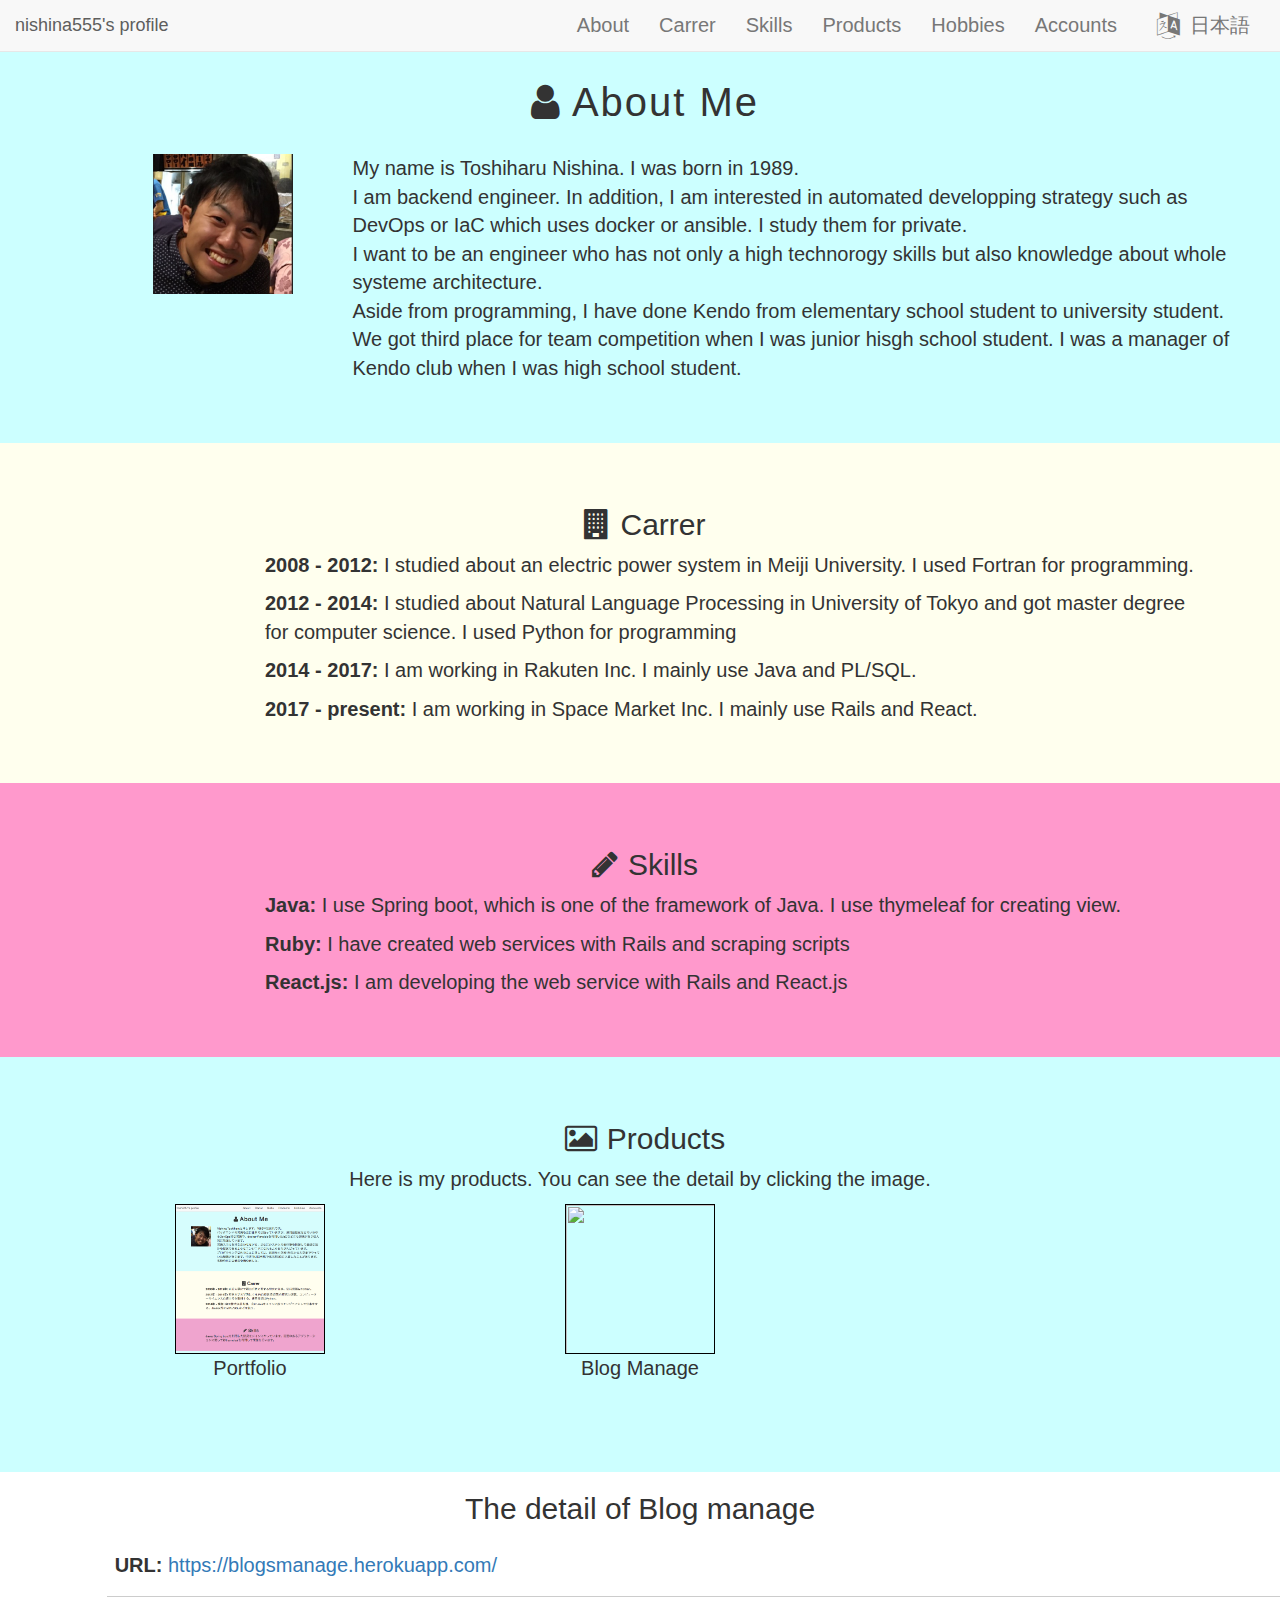
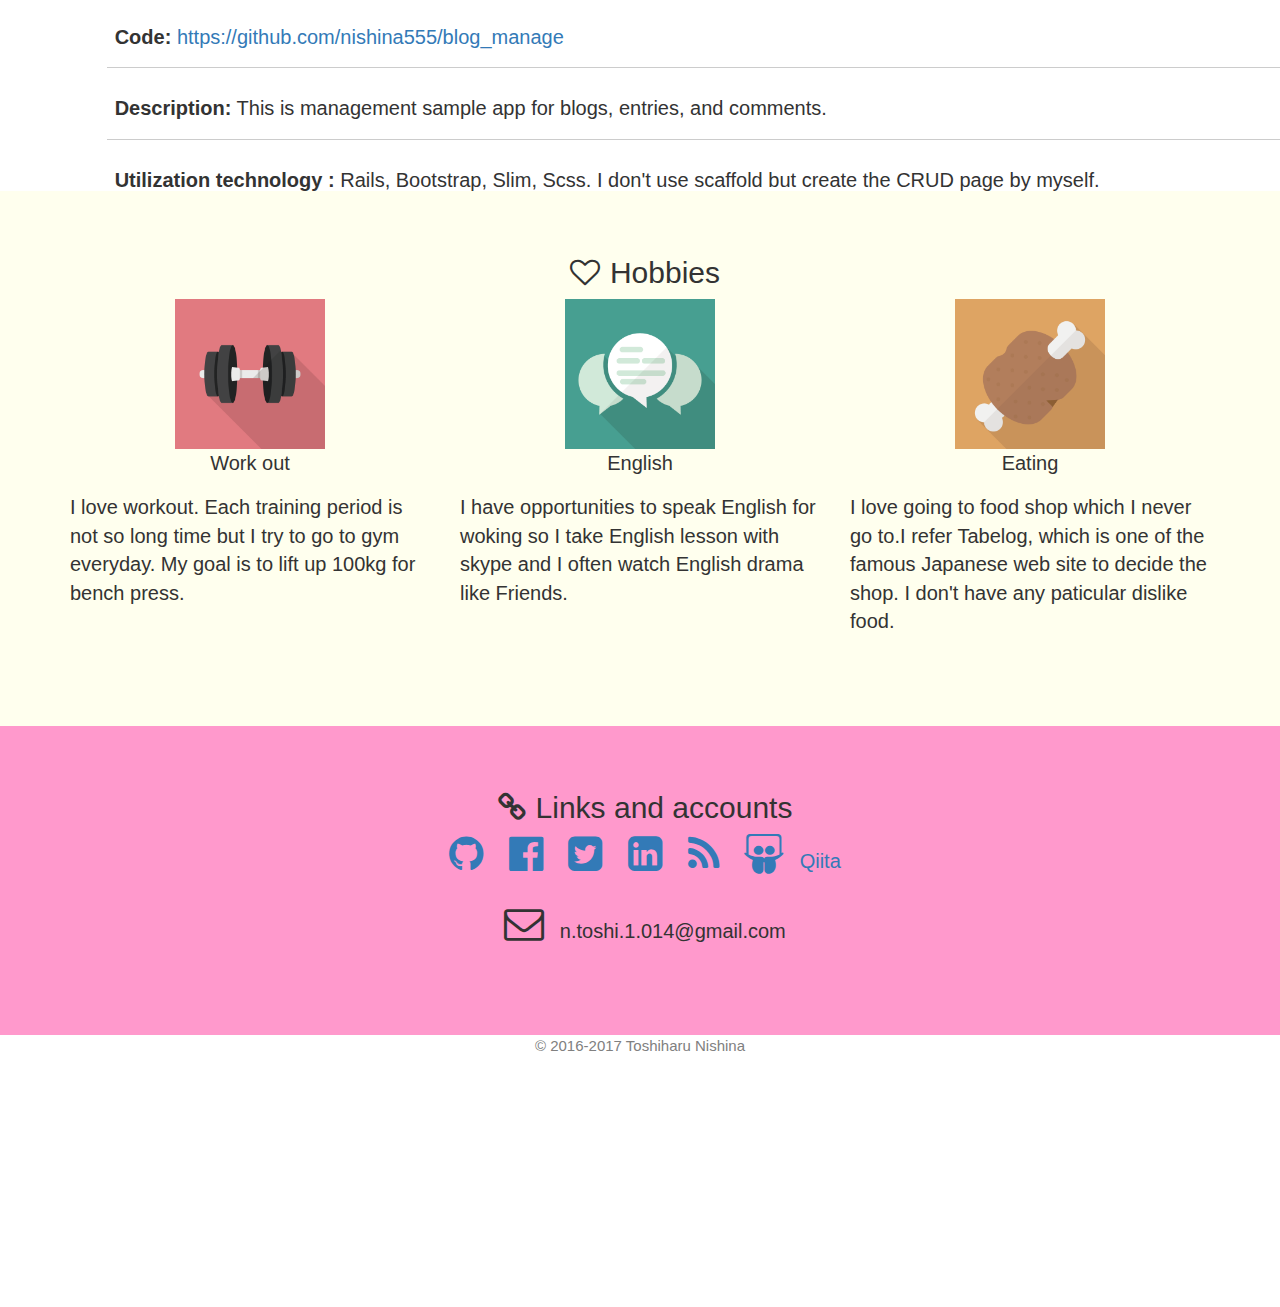
==== commit ff5aeedd: ":memo: Update career" ====
--- a/index.html
+++ b/index.html
@@ -66,7 +66,8 @@
         <div class="col-md-10 col-md-offset-2 carrer-text">
           <p><strong>2008 - 2012:</strong> I studied about an electric power system in Meiji University. I used Fortran for programming. </p>
           <p><strong>2012 - 2014:</strong> I studied about Natural Language Processing in University of Tokyo and got master degree for computer science. I used Python for programming</p>
-          <p><strong>2014 - present:</strong> I am working in Rakuten Inc. I mainly use Java and PL/SQL.</p>
+          <p><strong>2014 - 2017:</strong> I am working in Rakuten Inc. I mainly use Java and PL/SQL.</p>
+          <p><strong>2017 - present:</strong> I am working in Space Market Inc. I mainly use Rails and React.</p>
         </div>
       </div>
     </div>
@@ -77,8 +78,8 @@
       <div class="row">
         <div class="col-md-10 col-md-offset-2 carrer-text">
           <p><strong>Java: </strong>I use Spring boot, which is one of the framework of Java. I use thymeleaf for creating view.</p>
-          <p><strong>Ruby: </strong>I don't use Ruby for working but I study Ruby and Ruby on Rails by myself.</p>
-          <p><strong>React.js: </strong>I am studying it for combining it to Ruby on Rails.</p>
+          <p><strong>Ruby: </strong>I have created web services with Rails and scraping scripts</p>
+          <p><strong>React.js: </strong>I am developing the web service with Rails and React.js</p>
         </div>
       </div>
     </div>
@@ -88,8 +89,11 @@
     <p>Here  is my products. You can see the detail by clicking the image.</p>
     <div class="container">
       <div class="row">
-        <div class="col col-md-offset-4 col-md-4 col-xs-12">
+        <div class="col col-md-4 col-xs-12">
           <img class="product-icon" id="portfolio" src="./imgs/portfolio.png" width="150" height="150"><p>Portfolio</p>
+        </div>
+        <div class="col col-md-4 col-xs-12">
+          <img class="product-icon" id="blogmanage" src="./imgs/blogmanage.png" width="150" height="150"><p>Blog Manage</p>
         </div>
       </div>
     </div>
@@ -100,7 +104,16 @@
         <p><strong>URL:</strong> <a href="https://nishina555.github.io/" target="_blank">https://nishina555.github.io/</a></p>
         <p><strong>Code:</strong> <a href="https://github.com/nishina555/nishina555.github.io" target="_blank">https://github.com/nishina555/nishina555.github.io</a></p>
         <p><strong>Description:</strong>This is my portfolio. I utilize responsive design.</p>
-        <p><strong>Utilization technology :</strong>I use mainly HTML5, CSS3 and jQuery. I use glid system of Bootstrap for creating design of the page.</p>
+        <p><strong>Utilization technology:</strong>I use mainly HTML5, CSS3 and jQuery. I use glid system of Bootstrap for creating design of the page.</p>
+      </div>
+  </section>
+  <section id="blogmanage-detail">
+    <h2>The detail of Blog manage</h2>
+      <div class="product-box col col-md-offset-1">
+        <p><strong>URL:</strong> <a href="https://blogsmanage.herokuapp.com/" target="_blank">https://blogsmanage.herokuapp.com/</a></p>
+        <p><strong>Code:</strong> <a href="https://github.com/nishina555/blog_manage" target="_blank">https://github.com/nishina555/blog_manage</a></p>
+        <p><strong>Description:</strong> This is management sample app for blogs, entries, and comments.</p>
+        <p><strong>Utilization technology :</strong> Rails, Bootstrap, Slim, Scss. I don't use scaffold but create the CRUD page by myself.</p>
       </div>
   </section>
   <!-- <section id="talks">
